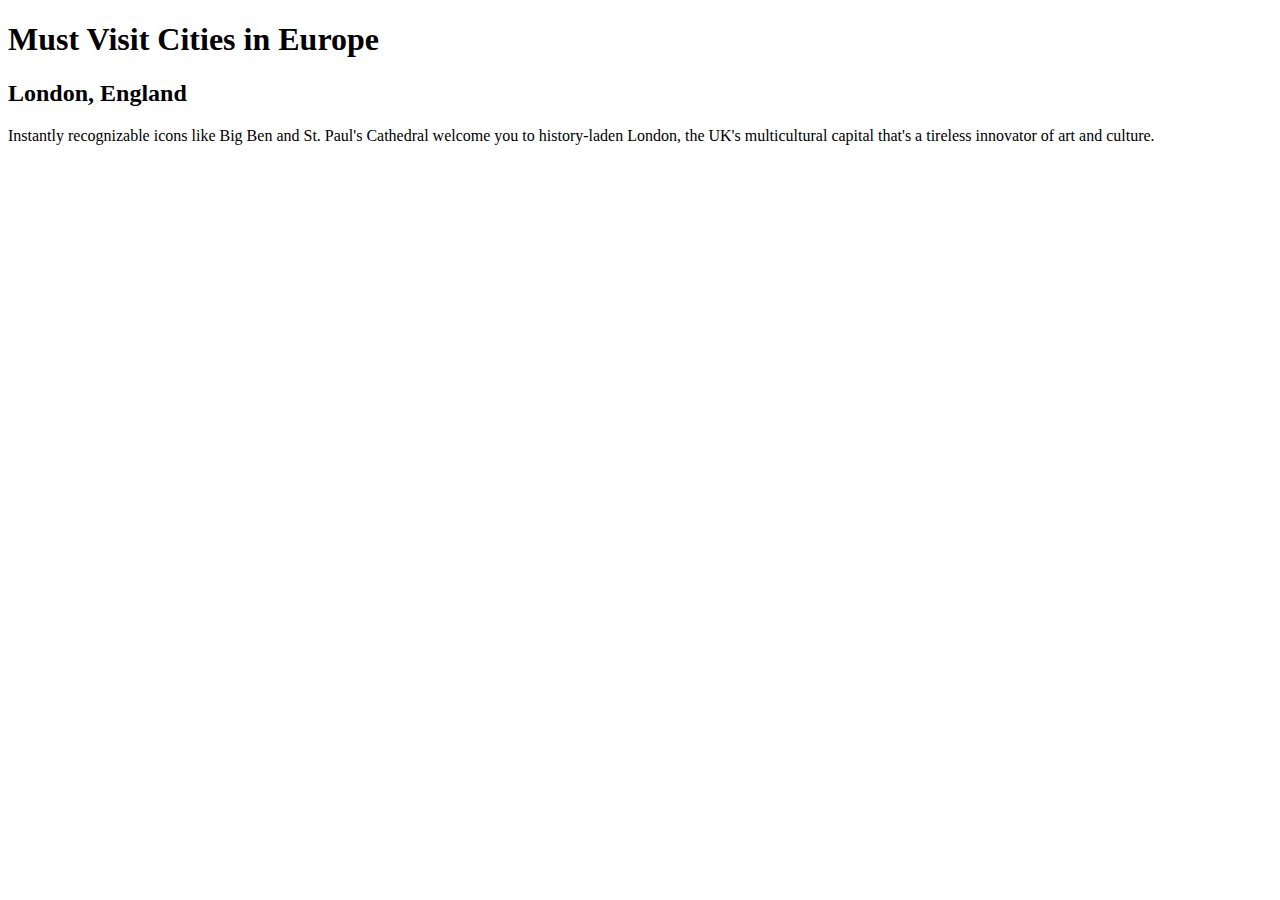
==== index.html @ eaf18874 "Created Index File" ====
<!DOCTYPE html>
<html>
    <head>
        <title>Must Visit Cities in Europe</title>
    </head>
    <body>
        <h1>Must Visit Cities in Europe</h1>
        <section>
            <div>
                <h2>London, England</h2>
                <p>
                    Instantly recognizable icons like Big Ben and St. Paul's Cathedral welcome you to history-laden London, the UK's multicultural capital that's a tireless innovator of art and culture.
                </p>
            </div>
        </section>

    </body>
</html>
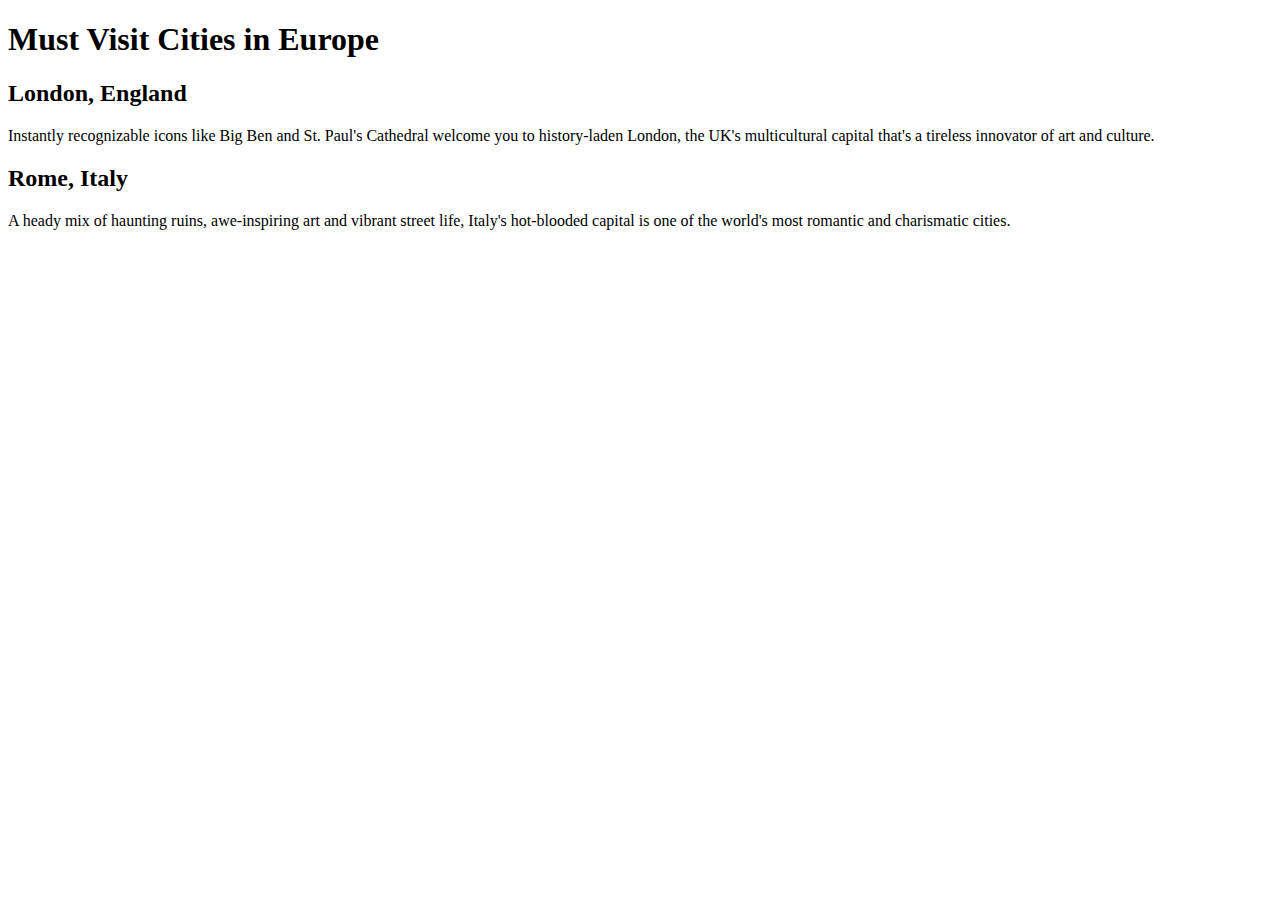
==== commit ea88b061: "Update index.html" ====
--- a/index.html
+++ b/index.html
@@ -12,6 +12,12 @@
                     Instantly recognizable icons like Big Ben and St. Paul's Cathedral welcome you to history-laden London, the UK's multicultural capital that's a tireless innovator of art and culture.
                 </p>
             </div>
+            <div>
+                <h2>Rome, Italy</h2>
+                <p>
+                    A heady mix of haunting ruins, awe-inspiring art and vibrant street life, Italy's hot-blooded capital is one of the world's most romantic and charismatic cities.
+                </p>
+            </div>
         </section>
 
     </body>
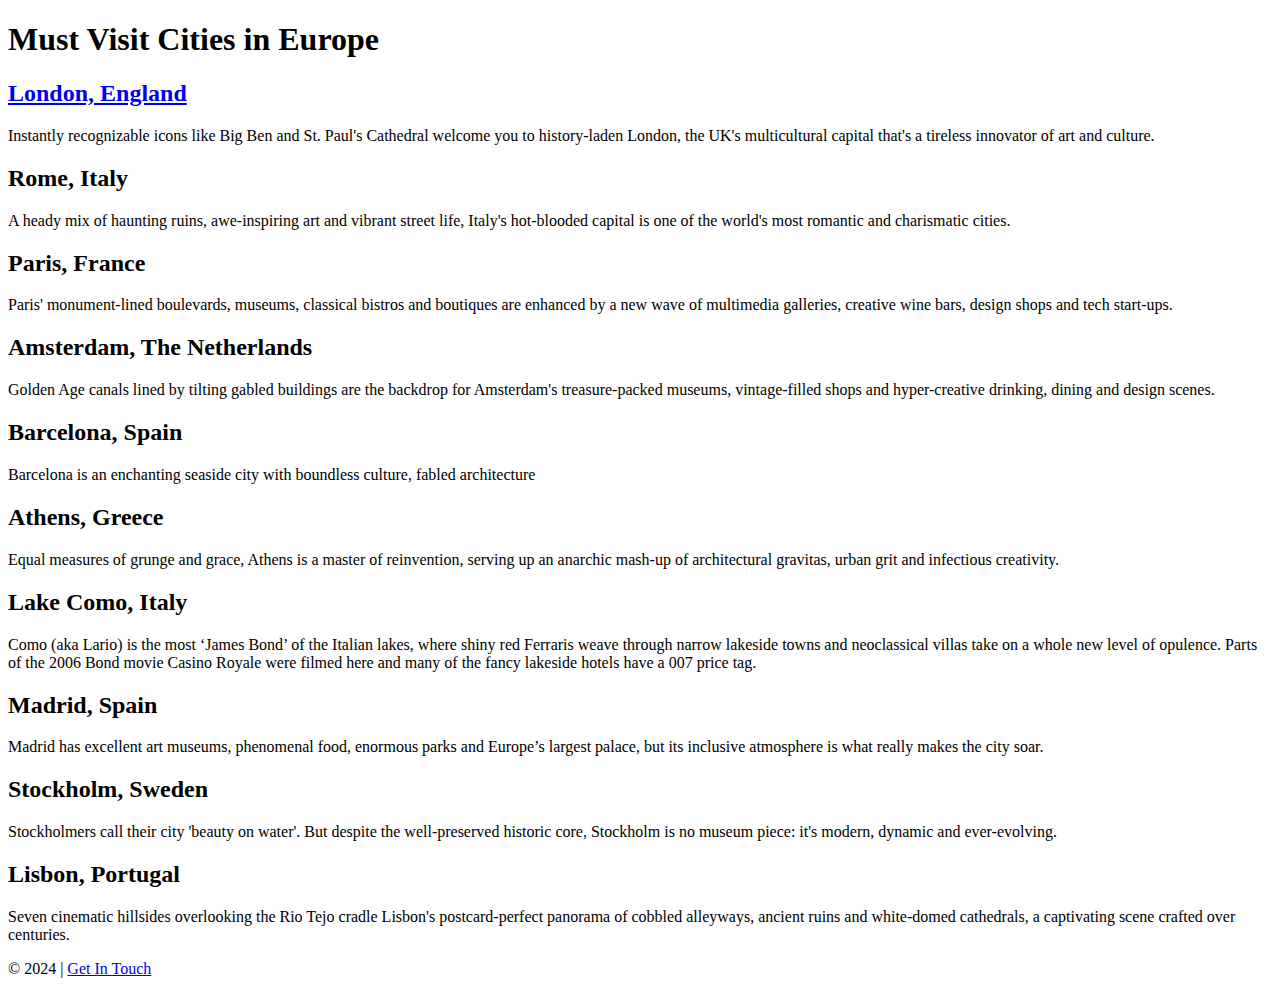
==== commit 1f1f3194: "Finished index and started London Page" ====
--- a/index.html
+++ b/index.html
@@ -7,7 +7,9 @@
         <h1>Must Visit Cities in Europe</h1>
         <section>
             <div>
-                <h2>London, England</h2>
+                <h2>
+                    <a href="London.html">London, England</a>
+                </h2>
                 <p>
                     Instantly recognizable icons like Big Ben and St. Paul's Cathedral welcome you to history-laden London, the UK's multicultural capital that's a tireless innovator of art and culture.
                 </p>
@@ -18,7 +20,50 @@
                     A heady mix of haunting ruins, awe-inspiring art and vibrant street life, Italy's hot-blooded capital is one of the world's most romantic and charismatic cities.
                 </p>
             </div>
+            <div>
+                <h2>Paris, France</h2>
+                <p>
+                    Paris' monument-lined boulevards, museums, classical bistros and boutiques are enhanced by a new wave of multimedia galleries, creative wine bars, design shops and tech start-ups.
+                </p>
+            </div>
+            <div>
+                <h2>Amsterdam, The Netherlands</h2>
+                <p>
+                    Golden Age canals lined by tilting gabled buildings are the backdrop for Amsterdam's treasure-packed museums, vintage-filled shops and hyper-creative drinking, dining and design scenes.          
+            </div>
+            <div>
+                <h2>Barcelona, Spain</h2>
+                <p>
+                    Barcelona is an enchanting seaside city with boundless culture, fabled architecture 
+            </div>
+            <div>
+                <h2>Athens, Greece</h2>
+                <p>
+                    Equal measures of grunge and grace, Athens is a master of reinvention, serving up an anarchic mash-up of architectural gravitas, urban grit and infectious creativity.
+            </div>
+            <div>
+                <h2>Lake Como, Italy</h2>
+                <p>
+                    Como (aka Lario) is the most ‘James Bond’ of the Italian lakes, where shiny red Ferraris weave through narrow lakeside towns and neoclassical villas take on a whole new level of opulence. Parts of the 2006 Bond movie Casino Royale were filmed here and many of the fancy lakeside hotels have a 007 price tag.
+            </div>
+            <div>
+                <h2>Madrid, Spain</h2>
+                <p>
+                    Madrid has excellent art museums, phenomenal food, enormous parks and Europe’s largest palace, but its inclusive atmosphere is what really makes the city soar.
+            </div>
+            <div>
+                <h2>Stockholm, Sweden</h2>
+                <p>
+                    Stockholmers call their city 'beauty on water'. But despite the well-preserved historic core, Stockholm is no museum piece: it's modern, dynamic and ever-evolving.
+            </div>
+            <div>
+                <h2>Lisbon, Portugal</h2>
+                <p>
+                    Seven cinematic hillsides overlooking the Rio Tejo cradle Lisbon's postcard-perfect panorama of cobbled alleyways, ancient ruins and white-domed cathedrals, a captivating scene crafted over centuries.
+            </div>
         </section>
-
+        <footer>
+            <p>© 2024 | <a href="mailto:novak663@umn.edu">Get In Touch</a></p>
+        </footer>
     </body>
 </html>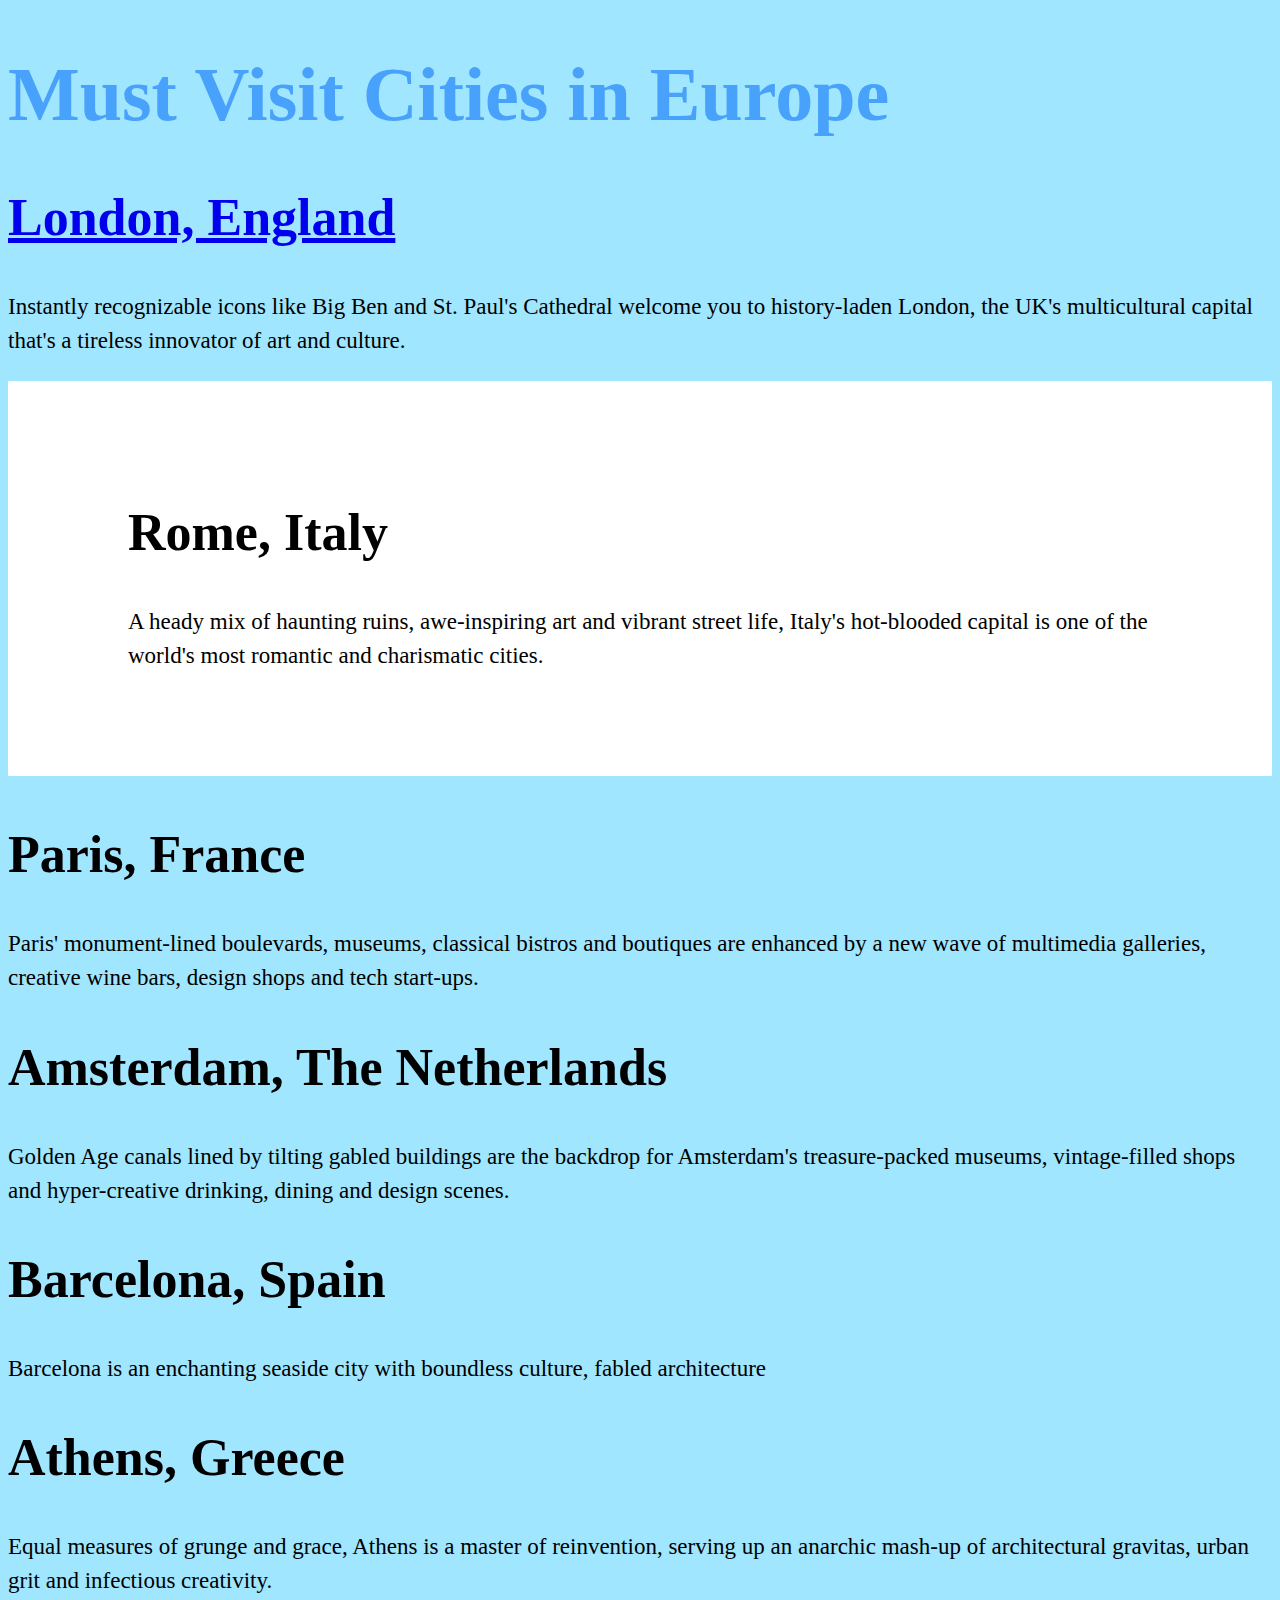
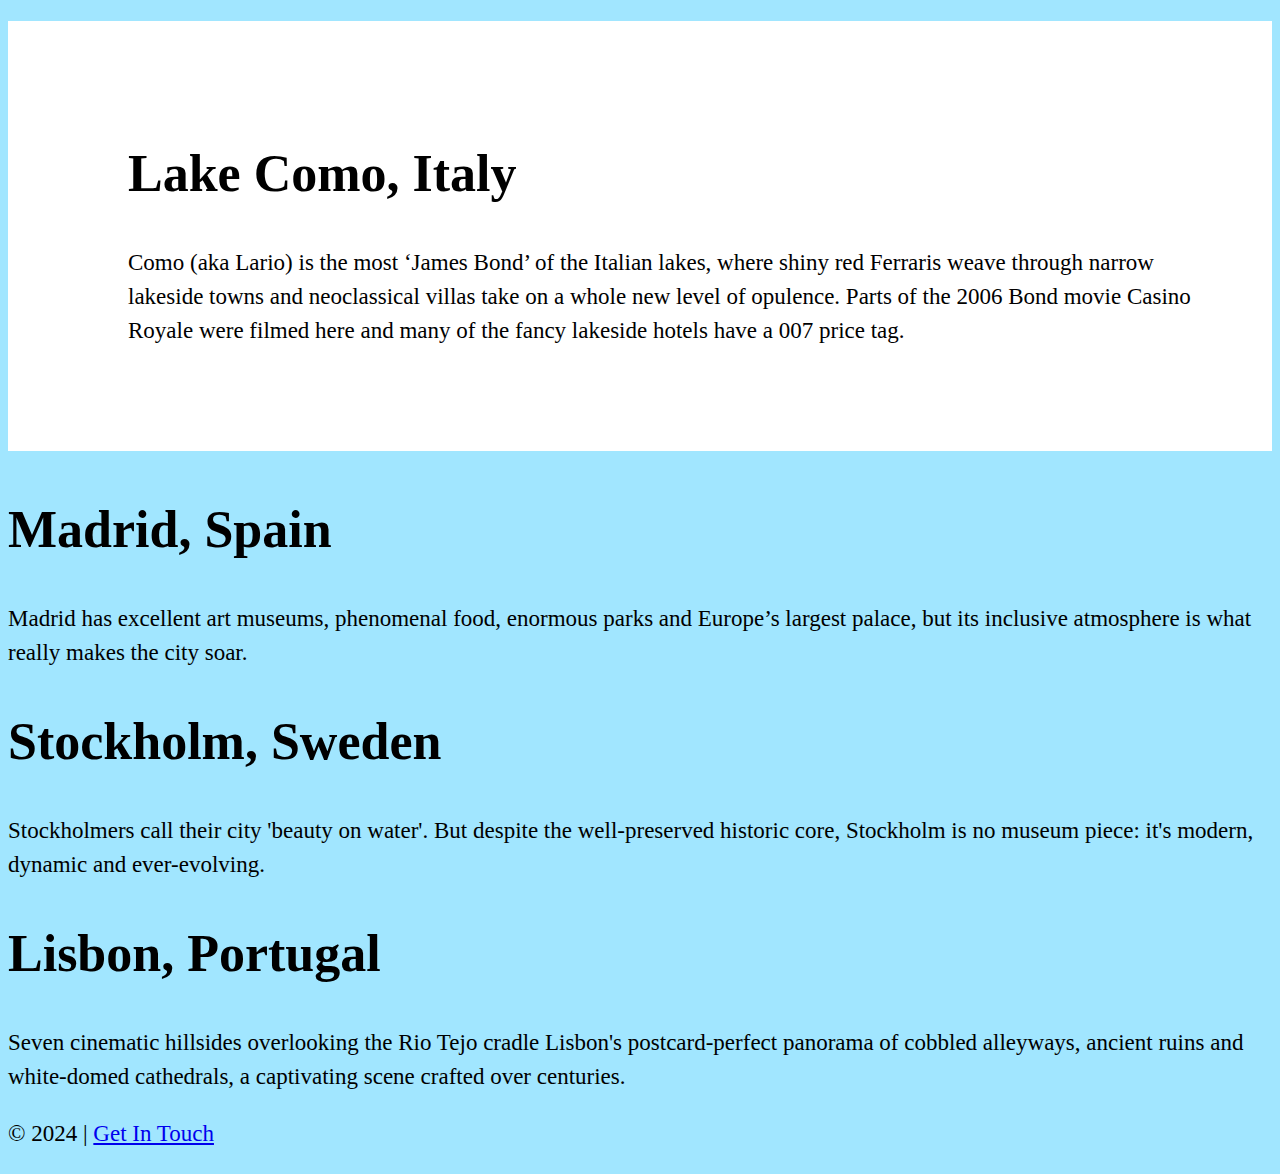
==== commit e8437ad9: "Font and Margins" ====
--- a/index.html
+++ b/index.html
@@ -2,6 +2,7 @@
 <html>
     <head>
         <title>Must Visit Cities in Europe</title>
+        <link rel="stylesheet" href="style.css">
     </head>
     <body>
         <h1>Must Visit Cities in Europe</h1>
@@ -14,7 +15,7 @@
                     Instantly recognizable icons like Big Ben and St. Paul's Cathedral welcome you to history-laden London, the UK's multicultural capital that's a tireless innovator of art and culture.
                 </p>
             </div>
-            <div>
+            <div class="city-wrapper" >
                 <h2>Rome, Italy</h2>
                 <p>
                     A heady mix of haunting ruins, awe-inspiring art and vibrant street life, Italy's hot-blooded capital is one of the world's most romantic and charismatic cities.
@@ -41,7 +42,7 @@
                 <p>
                     Equal measures of grunge and grace, Athens is a master of reinvention, serving up an anarchic mash-up of architectural gravitas, urban grit and infectious creativity.
             </div>
-            <div>
+            <div class="city-wrapper" >
                 <h2>Lake Como, Italy</h2>
                 <p>
                     Como (aka Lario) is the most ‘James Bond’ of the Italian lakes, where shiny red Ferraris weave through narrow lakeside towns and neoclassical villas take on a whole new level of opulence. Parts of the 2006 Bond movie Casino Royale were filmed here and many of the fancy lakeside hotels have a 007 price tag.
--- a/style.css
+++ b/style.css
@@ -0,0 +1,49 @@
+body {
+    background-color: rgb(161, 230, 255);
+    font-family: "Abel", serif;
+    font-weight: 400;
+    font-style: normal;
+.container{
+    max-width: 600px;
+    margin-left:auto;
+    margin-right: auto;
+    }
+}
+
+.w-100{
+    width: 100%
+}
+
+.rubik-mono-one-regular {
+    font-family: "Rubik Mono One", serif;
+    font-weight: 400;
+    font-style: normal;
+  }
+  
+
+p { 
+    font-size: 23px;
+    line-height: 34px;
+}
+    
+    a {
+
+    }
+    
+    h1 {
+        font-size: 76px;
+        color: rgb(72, 162, 252);
+    }
+
+    h2{
+        font-size: 52px;
+        line-height: 58px;
+    }
+
+    .city-wrapper {
+        padding: 80px;
+        padding-left:120px;
+        margin-bottom: 50px;
+        background-color: rgb(255, 255, 255);
+    }
+
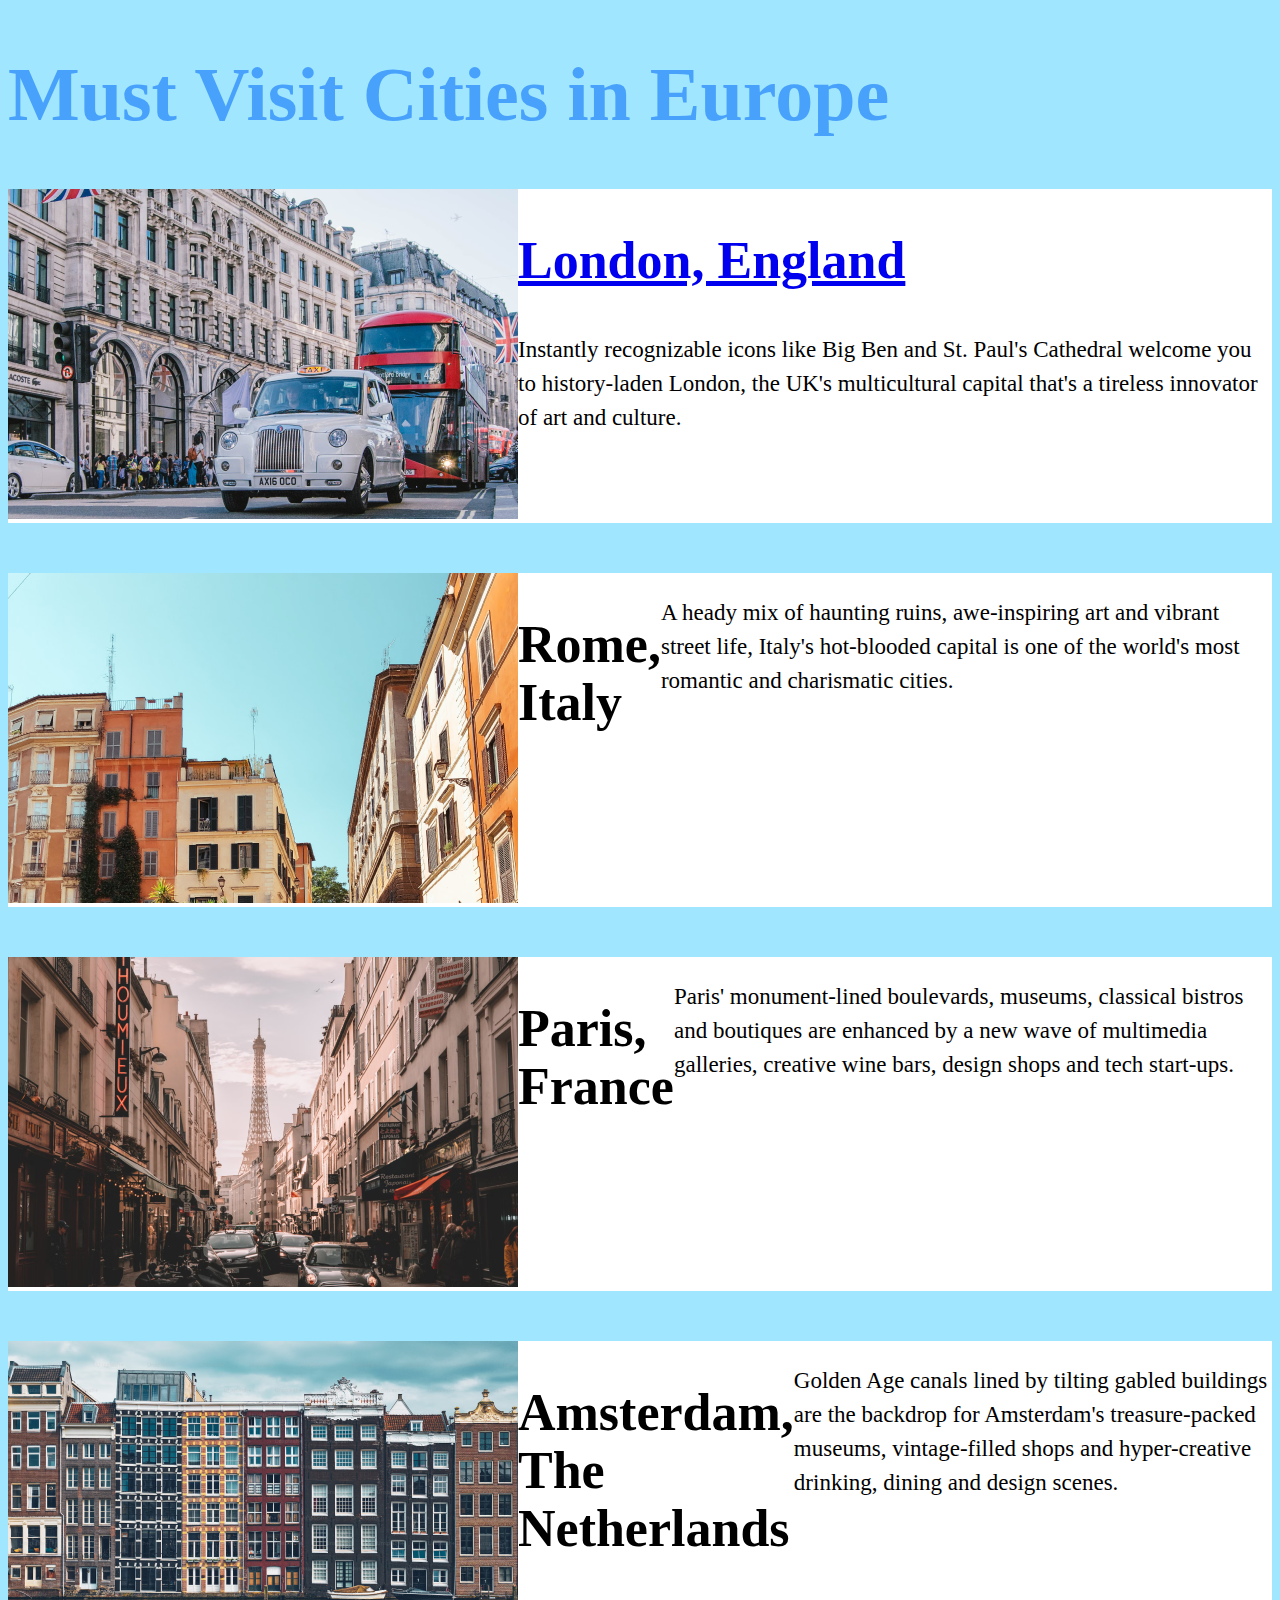
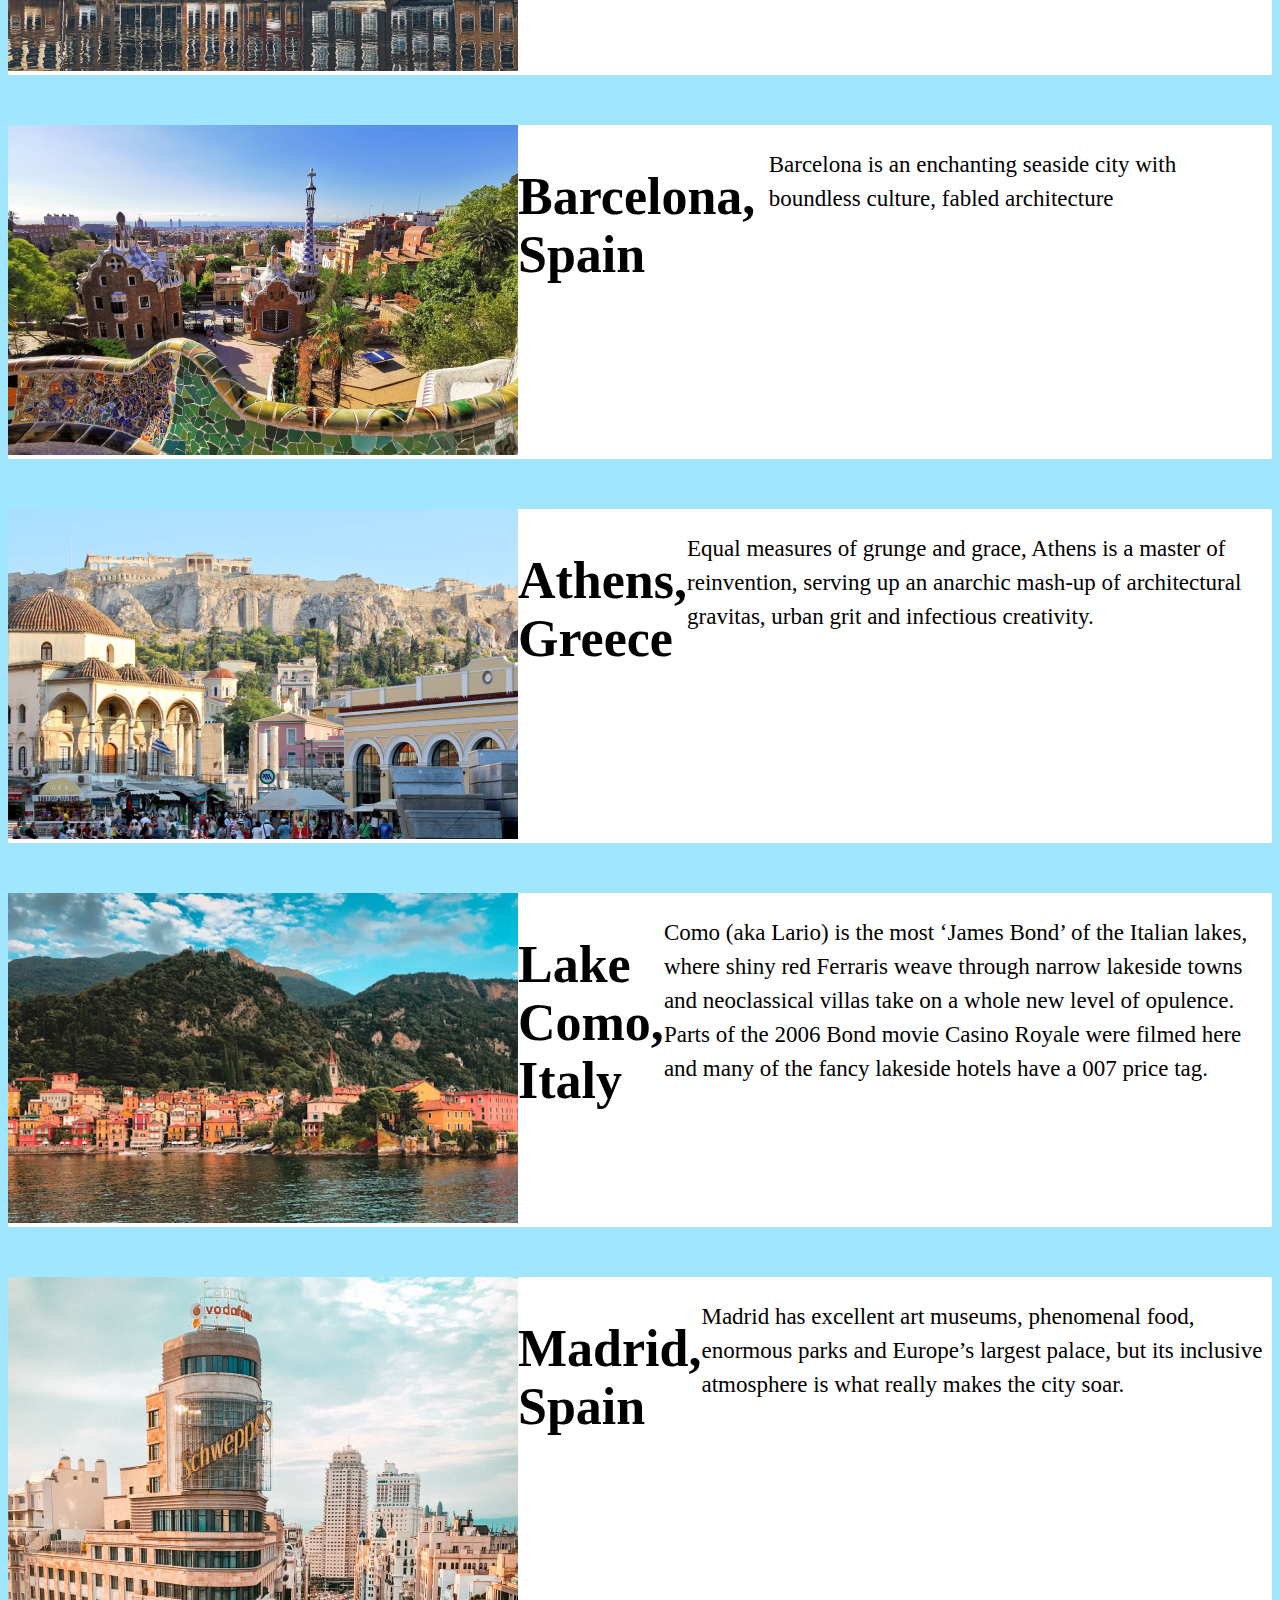
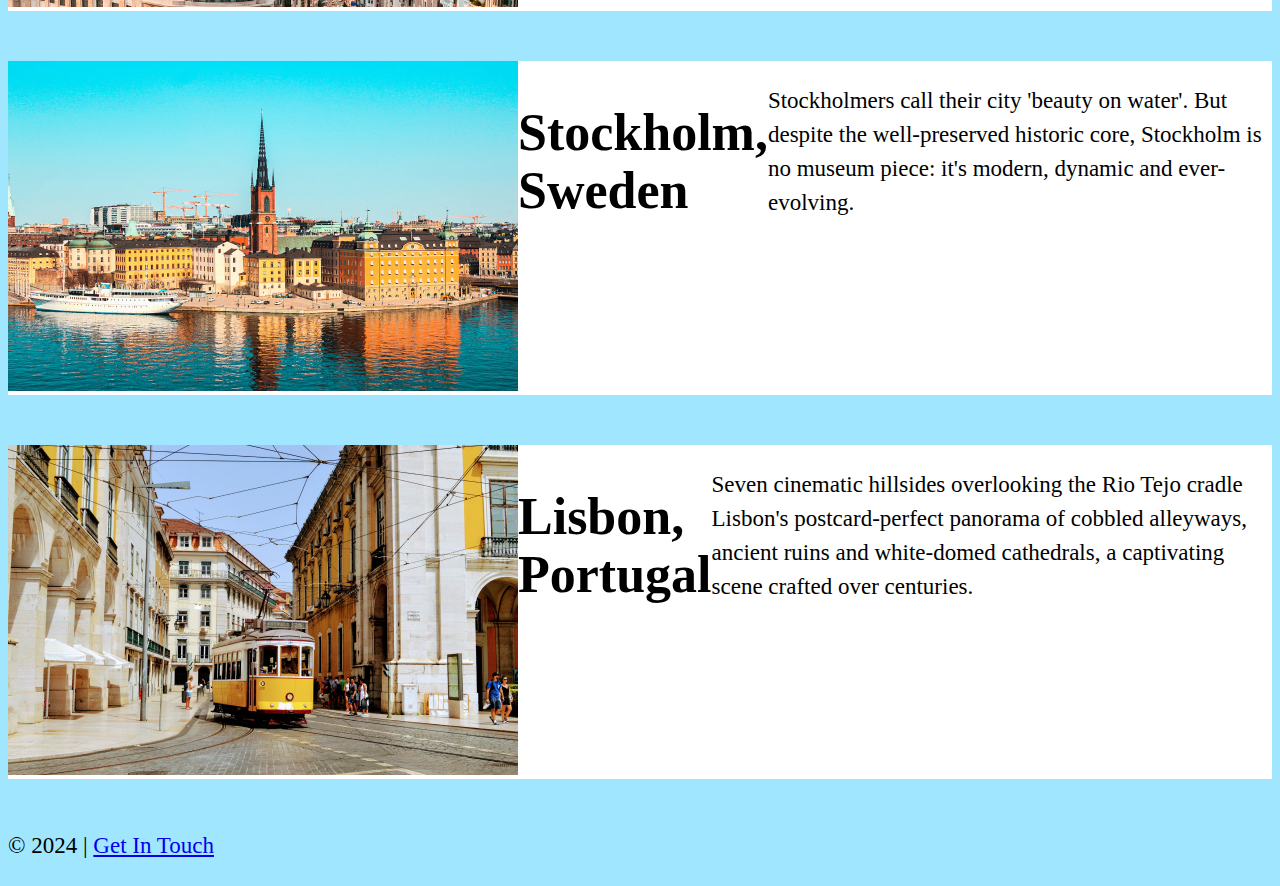
==== commit cc6cc5cf: "Adding Images Into each section 2/11" ====
--- a/index.html
+++ b/index.html
@@ -7,57 +7,89 @@
     <body>
         <h1>Must Visit Cities in Europe</h1>
         <section>
-            <div>
-                <h2>
-                    <a href="London.html">London, England</a>
-                </h2>
-                <p>
-                    Instantly recognizable icons like Big Ben and St. Paul's Cathedral welcome you to history-laden London, the UK's multicultural capital that's a tireless innovator of art and culture.
-                </p>
+            <div class="city-wrapper">
+                <div>
+                    <img src="Homepage Thumbnails/london.png"> 
+                </div>
+                <div class="city-text">
+                    <h2>
+                        <a href="London.html">London, England</a>
+                    </h2>
+                    <p>
+                        Instantly recognizable icons like Big Ben and St. Paul's Cathedral welcome you to history-laden London, the UK's multicultural capital that's a tireless innovator of art and culture.
+                    </p>
+                </div>
             </div>
             <div class="city-wrapper" >
+                <div>
+                    <img src="Homepage Thumbnails/rome.png"> 
+                </div>
                 <h2>Rome, Italy</h2>
                 <p>
                     A heady mix of haunting ruins, awe-inspiring art and vibrant street life, Italy's hot-blooded capital is one of the world's most romantic and charismatic cities.
                 </p>
             </div>
-            <div>
+            <div class="city-wrapper">
+                <div>
+                    <img src="Homepage Thumbnails/paris.png"> 
+                </div>
                 <h2>Paris, France</h2>
                 <p>
                     Paris' monument-lined boulevards, museums, classical bistros and boutiques are enhanced by a new wave of multimedia galleries, creative wine bars, design shops and tech start-ups.
                 </p>
             </div>
-            <div>
+            <div class="city-wrapper">
+                <div>
+                    <img src="Homepage Thumbnails/amsterdam.png"> 
+                </div>
                 <h2>Amsterdam, The Netherlands</h2>
                 <p>
                     Golden Age canals lined by tilting gabled buildings are the backdrop for Amsterdam's treasure-packed museums, vintage-filled shops and hyper-creative drinking, dining and design scenes.          
             </div>
-            <div>
+            <div class="city-wrapper">
+                <div>
+                    <img src="Homepage Thumbnails/barcelona.png"> 
+                </div>
                 <h2>Barcelona, Spain</h2>
                 <p>
                     Barcelona is an enchanting seaside city with boundless culture, fabled architecture 
             </div>
-            <div>
+            <div class="city-wrapper">
+                <div>
+                    <img src="Homepage Thumbnails/athens.png"> 
+                </div>
                 <h2>Athens, Greece</h2>
                 <p>
                     Equal measures of grunge and grace, Athens is a master of reinvention, serving up an anarchic mash-up of architectural gravitas, urban grit and infectious creativity.
             </div>
             <div class="city-wrapper" >
+                <div>
+                    <img src="Homepage Thumbnails/lake-como.png"> 
+                </div>
                 <h2>Lake Como, Italy</h2>
                 <p>
                     Como (aka Lario) is the most ‘James Bond’ of the Italian lakes, where shiny red Ferraris weave through narrow lakeside towns and neoclassical villas take on a whole new level of opulence. Parts of the 2006 Bond movie Casino Royale were filmed here and many of the fancy lakeside hotels have a 007 price tag.
             </div>
-            <div>
+            <div class="city-wrapper">
+                <div>
+                    <img src="Homepage Thumbnails/madrid.png"> 
+                </div>
                 <h2>Madrid, Spain</h2>
                 <p>
                     Madrid has excellent art museums, phenomenal food, enormous parks and Europe’s largest palace, but its inclusive atmosphere is what really makes the city soar.
             </div>
-            <div>
+            <div class="city-wrapper">
+                <div>
+                    <img src="Homepage Thumbnails/stockholm.png"> 
+                </div>
                 <h2>Stockholm, Sweden</h2>
                 <p>
                     Stockholmers call their city 'beauty on water'. But despite the well-preserved historic core, Stockholm is no museum piece: it's modern, dynamic and ever-evolving.
             </div>
-            <div>
+            <div class="city-wrapper">
+                <div>
+                    <img src="Homepage Thumbnails/lisbon.png"> 
+                </div>
                 <h2>Lisbon, Portugal</h2>
                 <p>
                     Seven cinematic hillsides overlooking the Rio Tejo cradle Lisbon's postcard-perfect panorama of cobbled alleyways, ancient ruins and white-domed cathedrals, a captivating scene crafted over centuries.
--- a/style.css
+++ b/style.css
@@ -41,9 +41,10 @@
     }
 
     .city-wrapper {
-        padding: 80px;
-        padding-left:120px;
         margin-bottom: 50px;
+        display: flex;
+        flex-direction: row;
         background-color: rgb(255, 255, 255);
+
     }
 
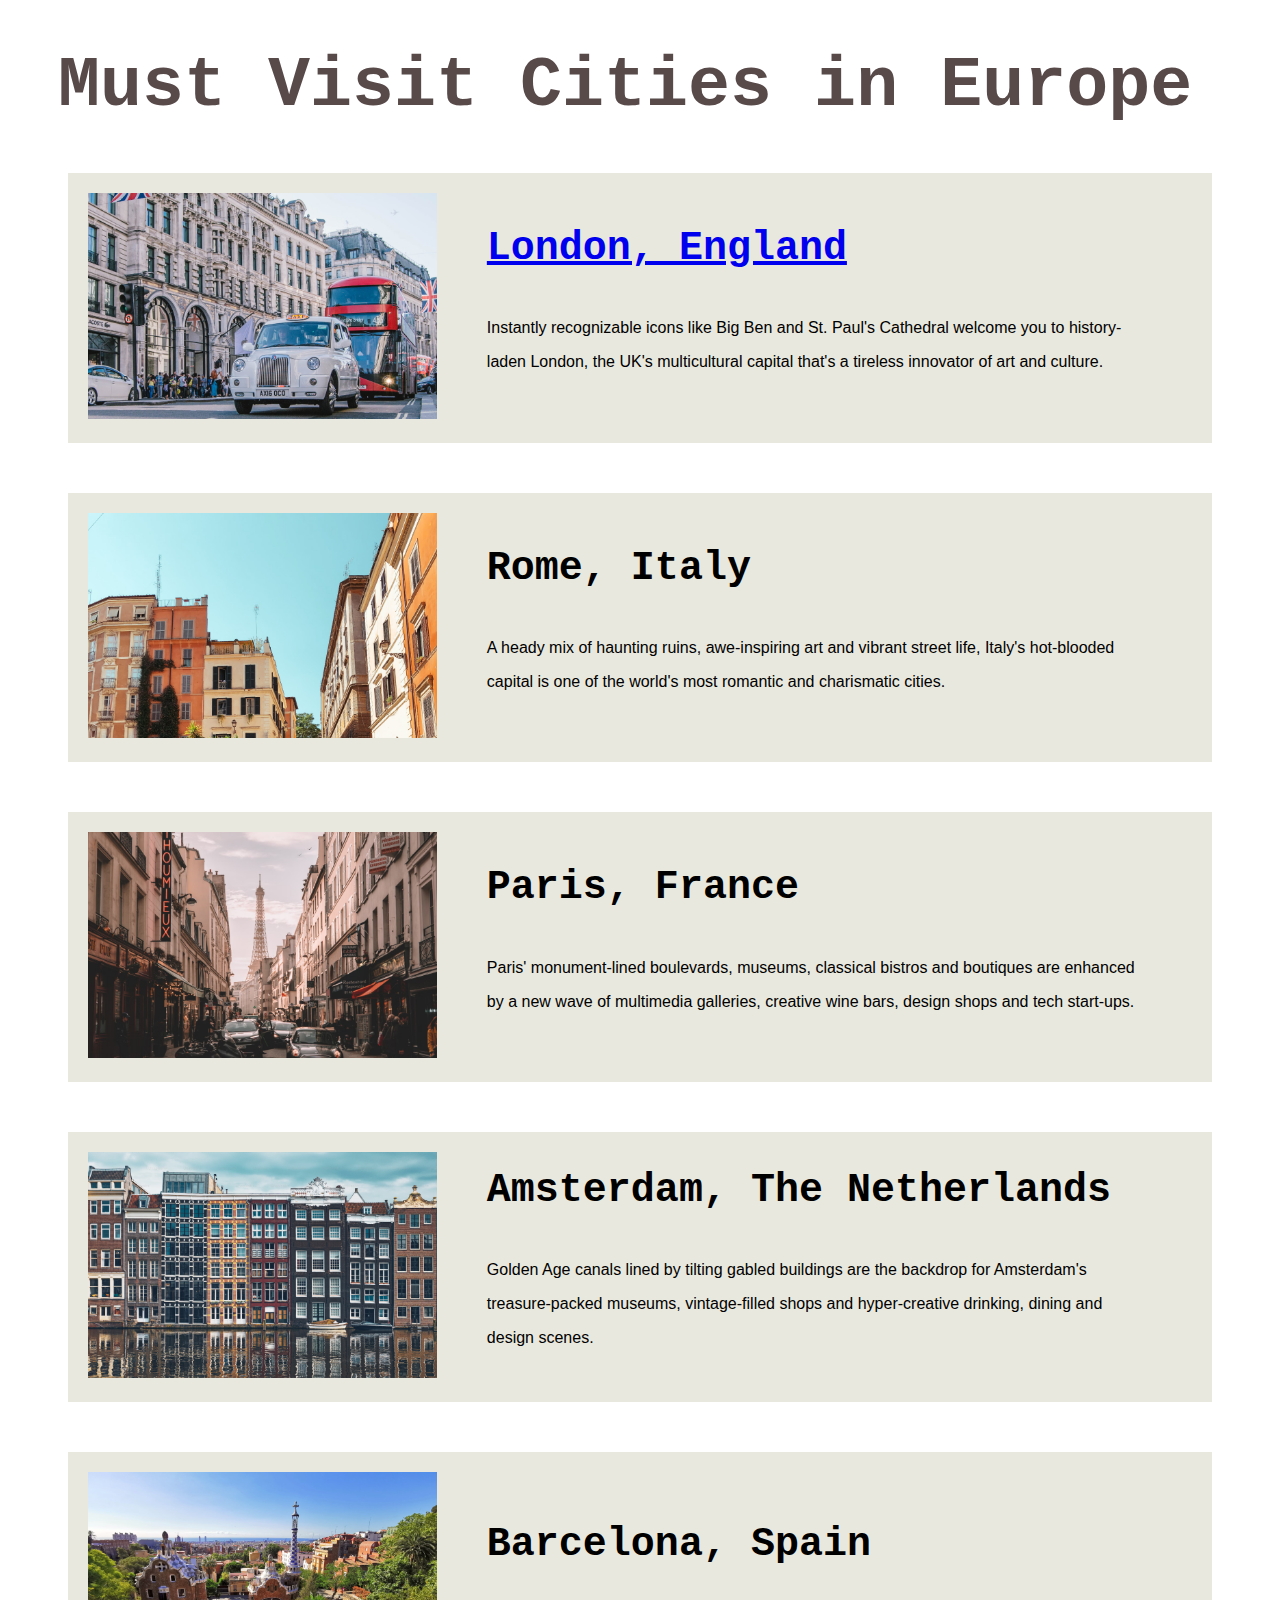
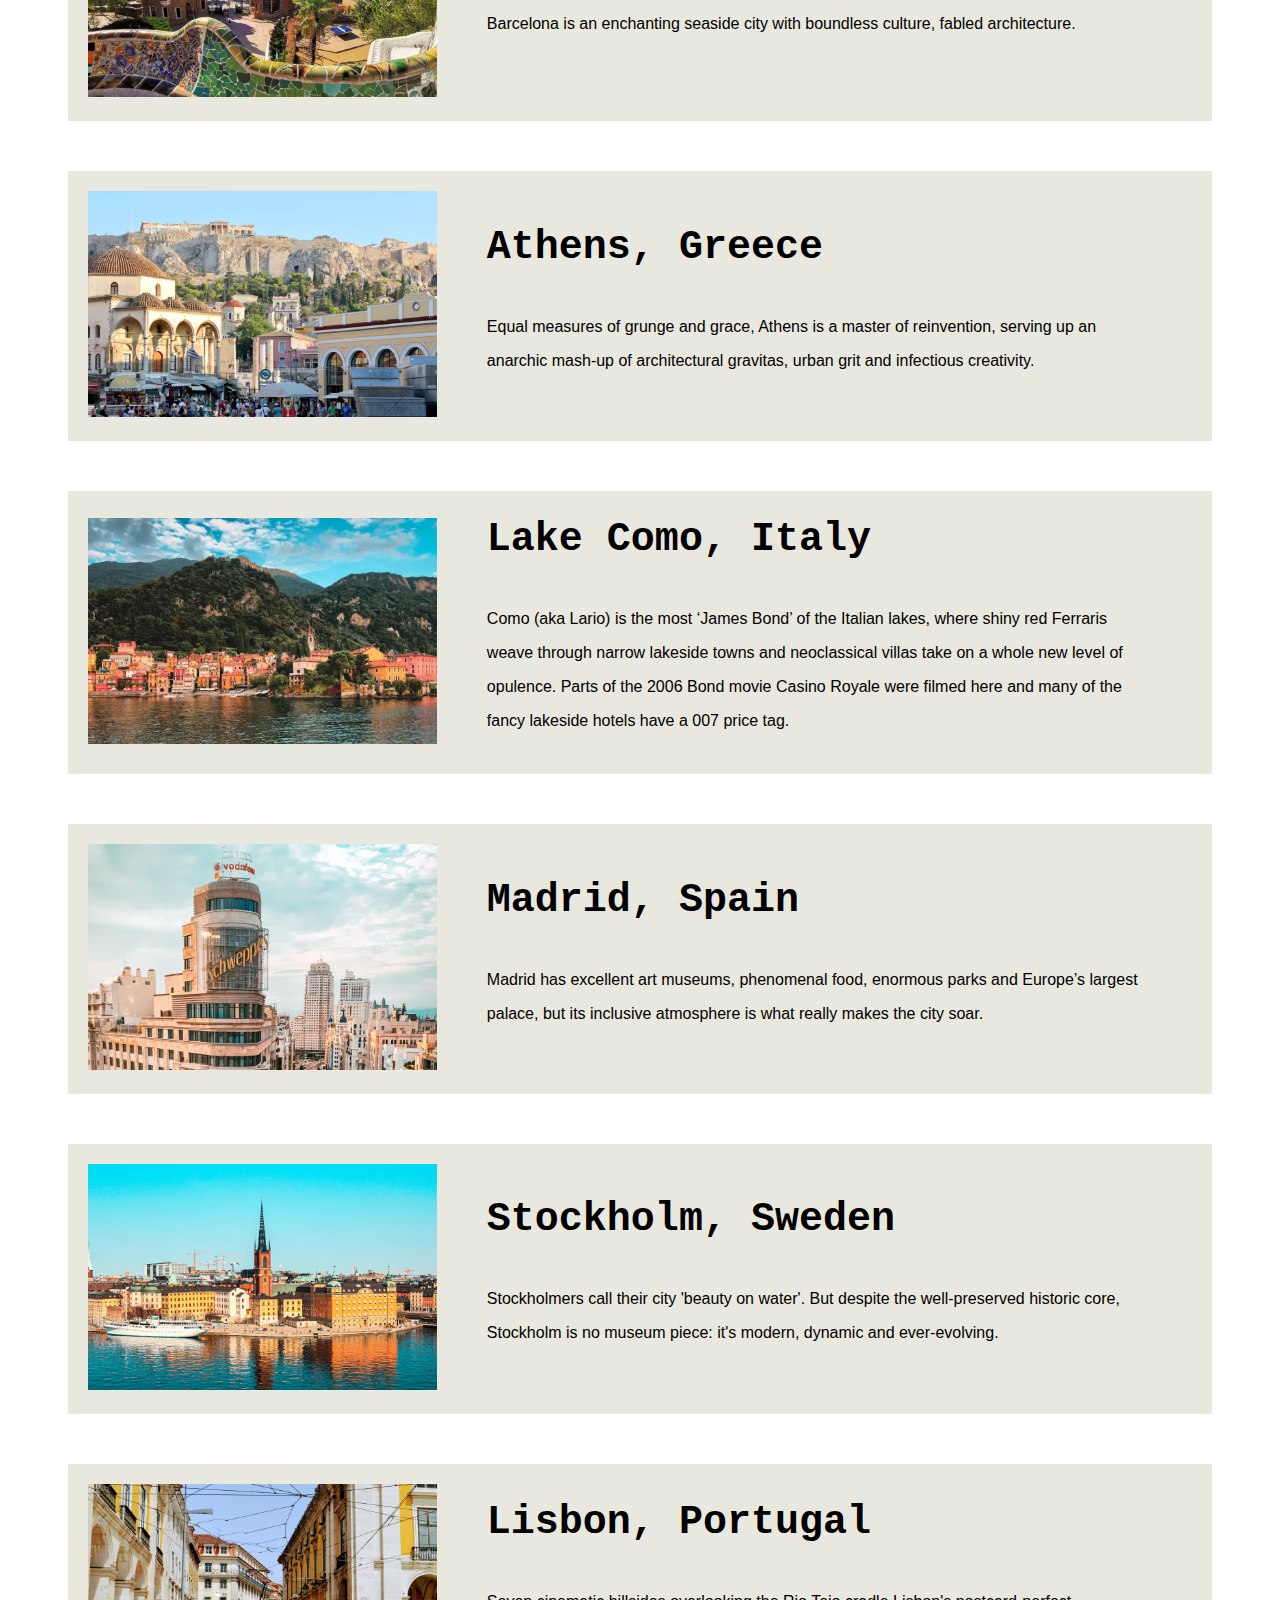
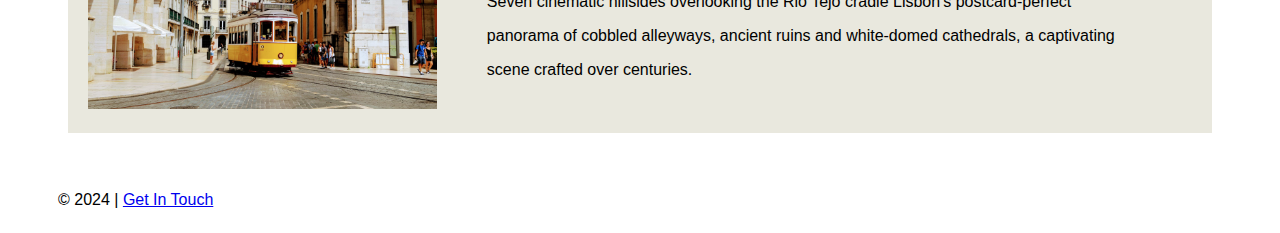
==== commit e47f582d: "Tweaked Home page" ====
--- a/index.html
+++ b/index.html
@@ -5,11 +5,11 @@
         <link rel="stylesheet" href="style.css">
     </head>
     <body>
-        <h1>Must Visit Cities in Europe</h1>
+        <h1> Must Visit Cities in Europe </h1>
         <section>
             <div class="city-wrapper">
                 <div>
-                    <img src="Homepage Thumbnails/london.png"> 
+                    <img src="Homepage Thumbnails/london.png" class="w-100"> 
                 </div>
                 <div class="city-text">
                     <h2>
@@ -20,79 +20,113 @@
                     </p>
                 </div>
             </div>
-            <div class="city-wrapper" >
+            <div class="city-wrapper">
                 <div>
-                    <img src="Homepage Thumbnails/rome.png"> 
+                    <img src="Homepage Thumbnails/rome.png" class="w-100"> 
                 </div>
-                <h2>Rome, Italy</h2>
-                <p>
-                    A heady mix of haunting ruins, awe-inspiring art and vibrant street life, Italy's hot-blooded capital is one of the world's most romantic and charismatic cities.
-                </p>
+                <div class="city-text">
+                    <h2> Rome, Italy
+                    </h2>
+                    <p>
+                        A heady mix of haunting ruins, awe-inspiring art and vibrant street life, Italy's hot-blooded capital is one of the world's most romantic and charismatic cities.
+                    </p>
+                </div>
             </div>
             <div class="city-wrapper">
                 <div>
-                    <img src="Homepage Thumbnails/paris.png"> 
+                    <img src="Homepage Thumbnails/paris.png" class="w-100"> 
                 </div>
-                <h2>Paris, France</h2>
-                <p>
-                    Paris' monument-lined boulevards, museums, classical bistros and boutiques are enhanced by a new wave of multimedia galleries, creative wine bars, design shops and tech start-ups.
-                </p>
+                <div class="city-text">
+                    <h2> Paris, France
+                    </h2>
+                    <p>
+                        Paris' monument-lined boulevards, museums, classical bistros and boutiques are enhanced by a new wave of multimedia galleries, creative wine bars, design shops and tech start-ups.
+                    </p>
+                </div>
             </div>
             <div class="city-wrapper">
                 <div>
-                    <img src="Homepage Thumbnails/amsterdam.png"> 
+                    <img src="Homepage Thumbnails/amsterdam.png" class="w-100"> 
                 </div>
-                <h2>Amsterdam, The Netherlands</h2>
-                <p>
-                    Golden Age canals lined by tilting gabled buildings are the backdrop for Amsterdam's treasure-packed museums, vintage-filled shops and hyper-creative drinking, dining and design scenes.          
+                <div class="city-text">
+                    <h2> Amsterdam, The Netherlands
+                    </h2>
+                    <p>
+                        Golden Age canals lined by tilting gabled buildings are the backdrop for Amsterdam's treasure-packed museums, vintage-filled shops and hyper-creative drinking, dining and design scenes.    
+                    </p>
+                </div>
             </div>
             <div class="city-wrapper">
                 <div>
-                    <img src="Homepage Thumbnails/barcelona.png"> 
+                    <img src="Homepage Thumbnails/barcelona.png" class="w-100"> 
                 </div>
-                <h2>Barcelona, Spain</h2>
-                <p>
-                    Barcelona is an enchanting seaside city with boundless culture, fabled architecture 
+                <div class="city-text">
+                    <h2> Barcelona, Spain
+                    </h2>
+                    <p>
+                        Barcelona is an enchanting seaside city with boundless culture, fabled architecture. 
+                    </p>
+                </div>
             </div>
             <div class="city-wrapper">
                 <div>
-                    <img src="Homepage Thumbnails/athens.png"> 
+                    <img src="Homepage Thumbnails/athens.png" class="w-100"> 
                 </div>
-                <h2>Athens, Greece</h2>
-                <p>
-                    Equal measures of grunge and grace, Athens is a master of reinvention, serving up an anarchic mash-up of architectural gravitas, urban grit and infectious creativity.
-            </div>
-            <div class="city-wrapper" >
-                <div>
-                    <img src="Homepage Thumbnails/lake-como.png"> 
+                <div class="city-text">
+                    <h2> Athens, Greece
+                    </h2>
+                    <p>
+                        Equal measures of grunge and grace, Athens is a master of reinvention, serving up an anarchic mash-up of architectural gravitas, urban grit and infectious creativity. 
+                    </p>
                 </div>
-                <h2>Lake Como, Italy</h2>
-                <p>
-                    Como (aka Lario) is the most ‘James Bond’ of the Italian lakes, where shiny red Ferraris weave through narrow lakeside towns and neoclassical villas take on a whole new level of opulence. Parts of the 2006 Bond movie Casino Royale were filmed here and many of the fancy lakeside hotels have a 007 price tag.
             </div>
             <div class="city-wrapper">
                 <div>
-                    <img src="Homepage Thumbnails/madrid.png"> 
+                    <img src="Homepage Thumbnails/lake-como.png" class="w-100"> 
                 </div>
-                <h2>Madrid, Spain</h2>
-                <p>
-                    Madrid has excellent art museums, phenomenal food, enormous parks and Europe’s largest palace, but its inclusive atmosphere is what really makes the city soar.
+                <div class="city-text">
+                    <h2> Lake Como, Italy
+                    </h2>
+                    <p>
+                        Como (aka Lario) is the most ‘James Bond’ of the Italian lakes, where shiny red Ferraris weave through narrow lakeside towns and neoclassical villas take on a whole new level of opulence. Parts of the 2006 Bond movie Casino Royale were filmed here and many of the fancy lakeside hotels have a 007 price tag.
+                    </p>
+                </div>
             </div>
             <div class="city-wrapper">
                 <div>
-                    <img src="Homepage Thumbnails/stockholm.png"> 
+                    <img src="Homepage Thumbnails/madrid.png" class="w-100"> 
                 </div>
-                <h2>Stockholm, Sweden</h2>
-                <p>
-                    Stockholmers call their city 'beauty on water'. But despite the well-preserved historic core, Stockholm is no museum piece: it's modern, dynamic and ever-evolving.
+                <div class="city-text">
+                    <h2> Madrid, Spain
+                    </h2>
+                    <p>
+                        Madrid has excellent art museums, phenomenal food, enormous parks and Europe’s largest palace, but its inclusive atmosphere is what really makes the city soar.
+                    </p>
+                </div>
             </div>
             <div class="city-wrapper">
                 <div>
-                    <img src="Homepage Thumbnails/lisbon.png"> 
+                    <img src="Homepage Thumbnails/stockholm.png" class="w-100"> 
                 </div>
-                <h2>Lisbon, Portugal</h2>
-                <p>
-                    Seven cinematic hillsides overlooking the Rio Tejo cradle Lisbon's postcard-perfect panorama of cobbled alleyways, ancient ruins and white-domed cathedrals, a captivating scene crafted over centuries.
+                <div class="city-text">
+                    <h2> Stockholm, Sweden
+                    </h2>
+                    <p>
+                        Stockholmers call their city 'beauty on water'. But despite the well-preserved historic core, Stockholm is no museum piece: it's modern, dynamic and ever-evolving.
+                    </p>
+                </div>
+            </div>
+            <div class="city-wrapper">
+                <div>
+                    <img src="Homepage Thumbnails/lisbon.png" class="w-100"> 
+                </div>
+                <div class="city-text">
+                    <h2> Lisbon, Portugal
+                    </h2>
+                    <p>
+                        Seven cinematic hillsides overlooking the Rio Tejo cradle Lisbon's postcard-perfect panorama of cobbled alleyways, ancient ruins and white-domed cathedrals, a captivating scene crafted over centuries.
+                    </p>
+                </div>
             </div>
         </section>
         <footer>
--- a/style.css
+++ b/style.css
@@ -1,10 +1,10 @@
 body {
-    background-color: rgb(161, 230, 255);
+    background-color: rgb(255, 255, 255);
     font-family: "Abel", serif;
     font-weight: 400;
     font-style: normal;
 .container{
-    max-width: 600px;
+    max-width: 1200px;
     margin-left:auto;
     margin-right: auto;
     }
@@ -14,16 +14,12 @@
     width: 100%
 }
 
-.rubik-mono-one-regular {
-    font-family: "Rubik Mono One", serif;
-    font-weight: 400;
-    font-style: normal;
-  }
-  
-
 p { 
-    font-size: 23px;
+    font-family: Arial, Helvetica, sans-serif;
+    font-size: 16px;
     line-height: 34px;
+    margin-left: 50px;
+    margin-right: 50px;
 }
     
     a {
@@ -31,20 +27,36 @@
     }
     
     h1 {
-        font-size: 76px;
-        color: rgb(72, 162, 252);
+        font-family:'Courier New', Courier, monospace;
+        font-size: 70px;
+        color: rgb(89, 74, 74);
+        margin-left: 50px;
     }
 
     h2{
-        font-size: 52px;
+        font-family:'Courier New', Courier, monospace;
+        margin-top: 0;
+        margin-left: 50px;
+        margin-right: 50px;
+        font-size: 40px;
         line-height: 58px;
     }
 
+
     .city-wrapper {
+        padding: 20px;
         margin-bottom: 50px;
+        margin-left: 60px;
+        margin-right: 60px;
         display: flex;
         flex-direction: row;
-        background-color: rgb(255, 255, 255);
+        align-items: center;
+        background-color: #e9e8de;
 
     }
 
+    .city-text {
+        width: 100%
+    }
+
+
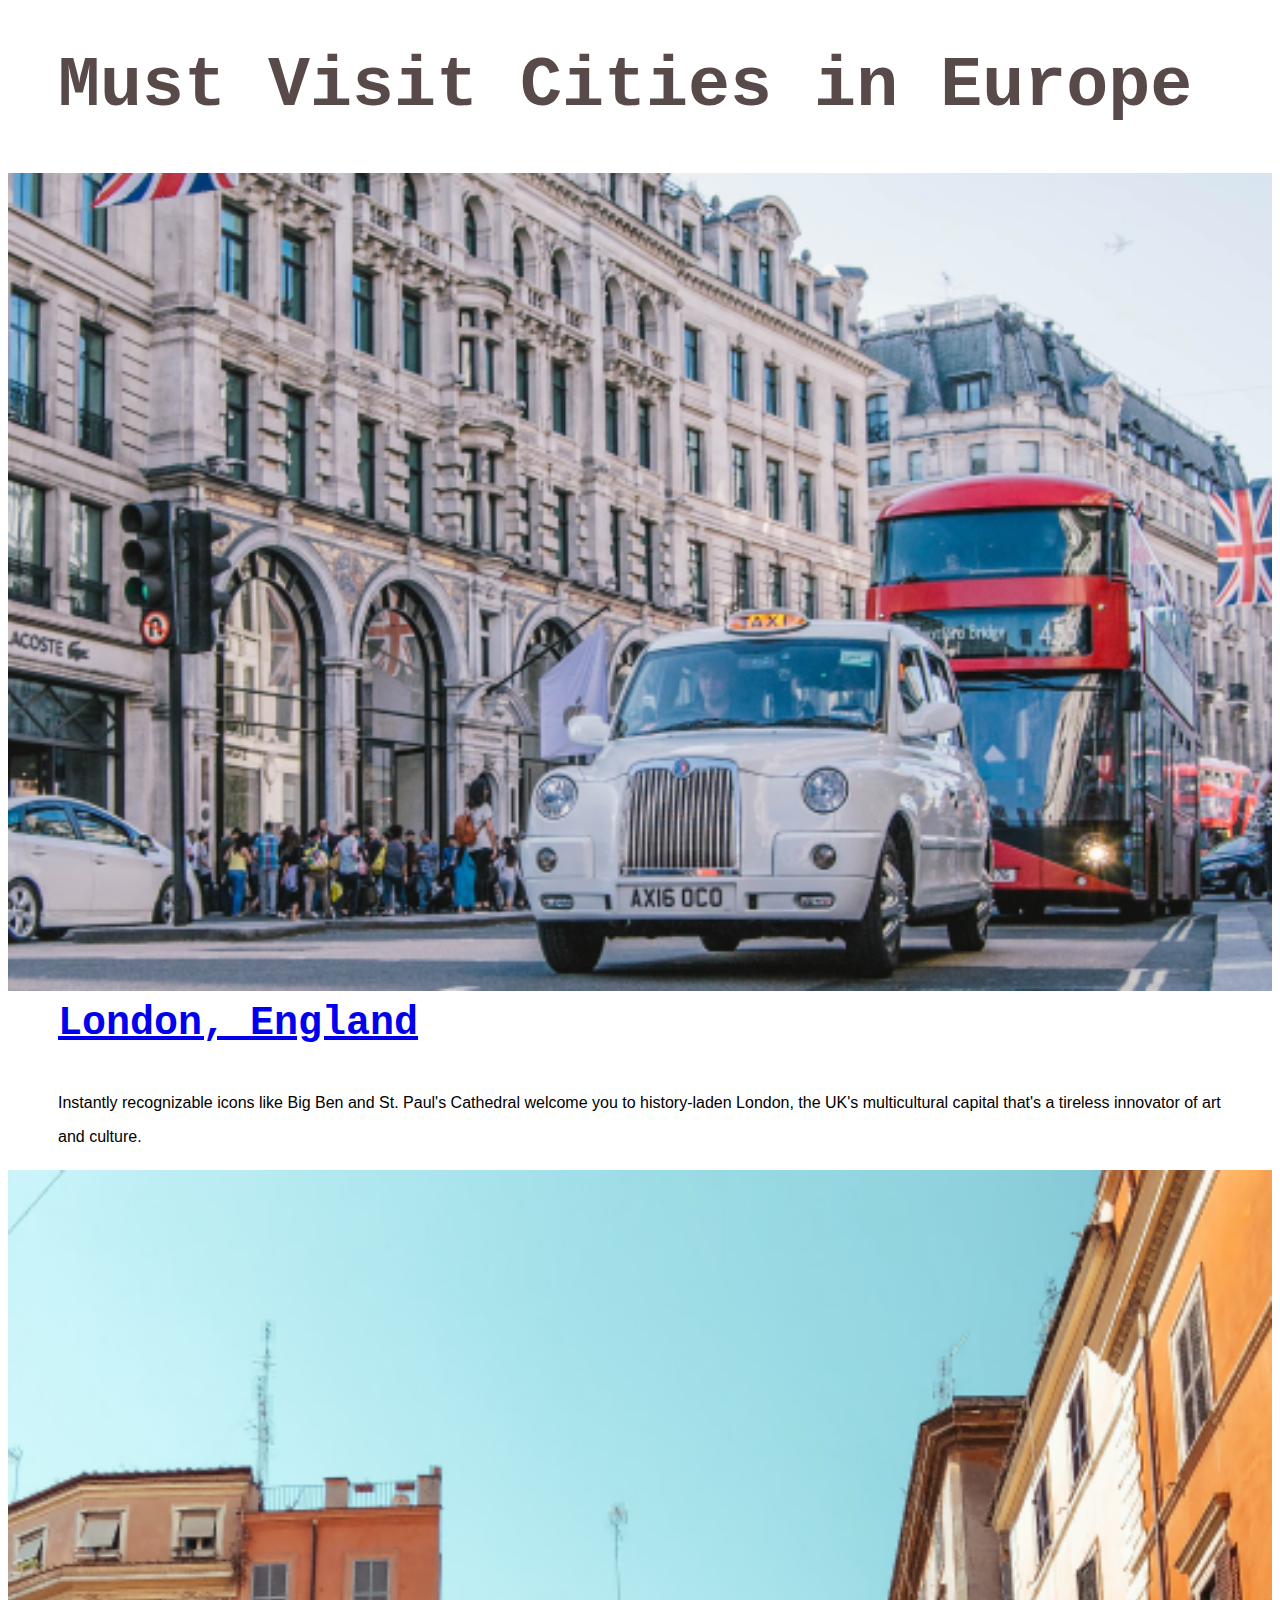
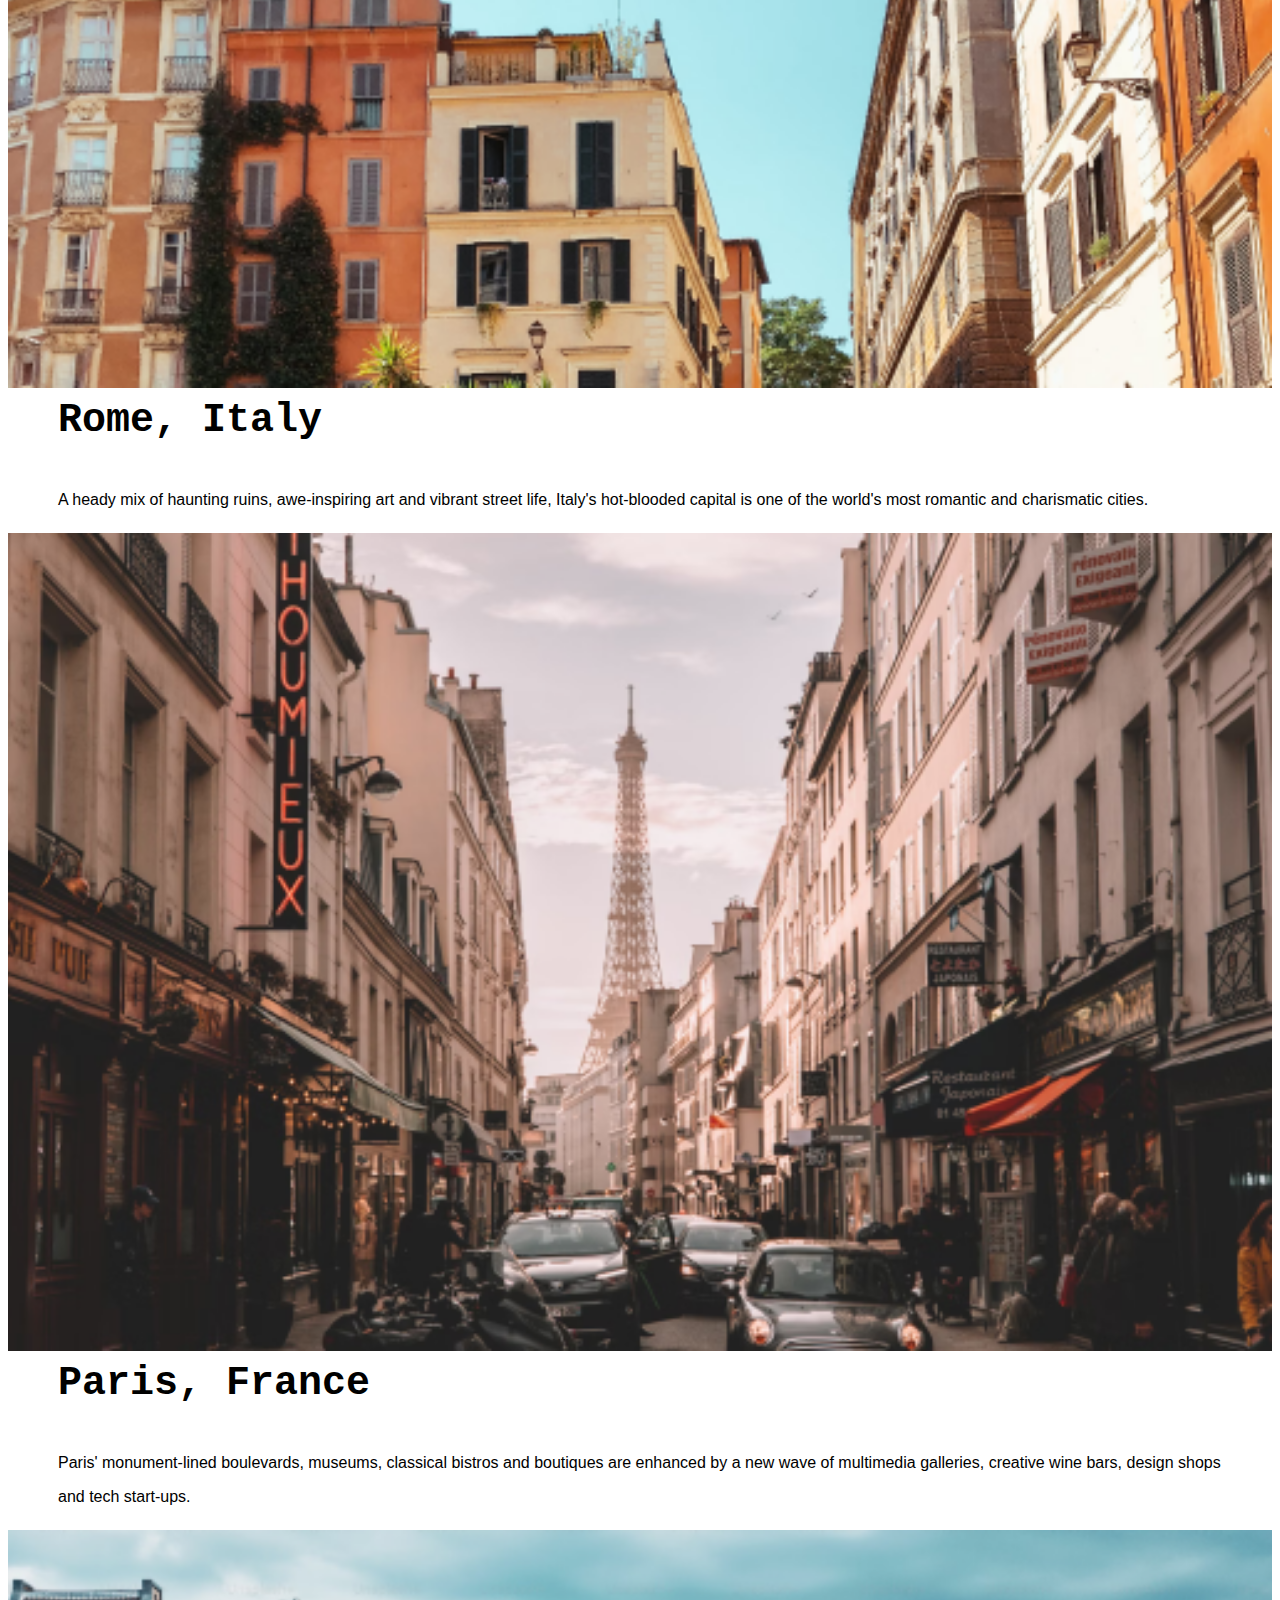
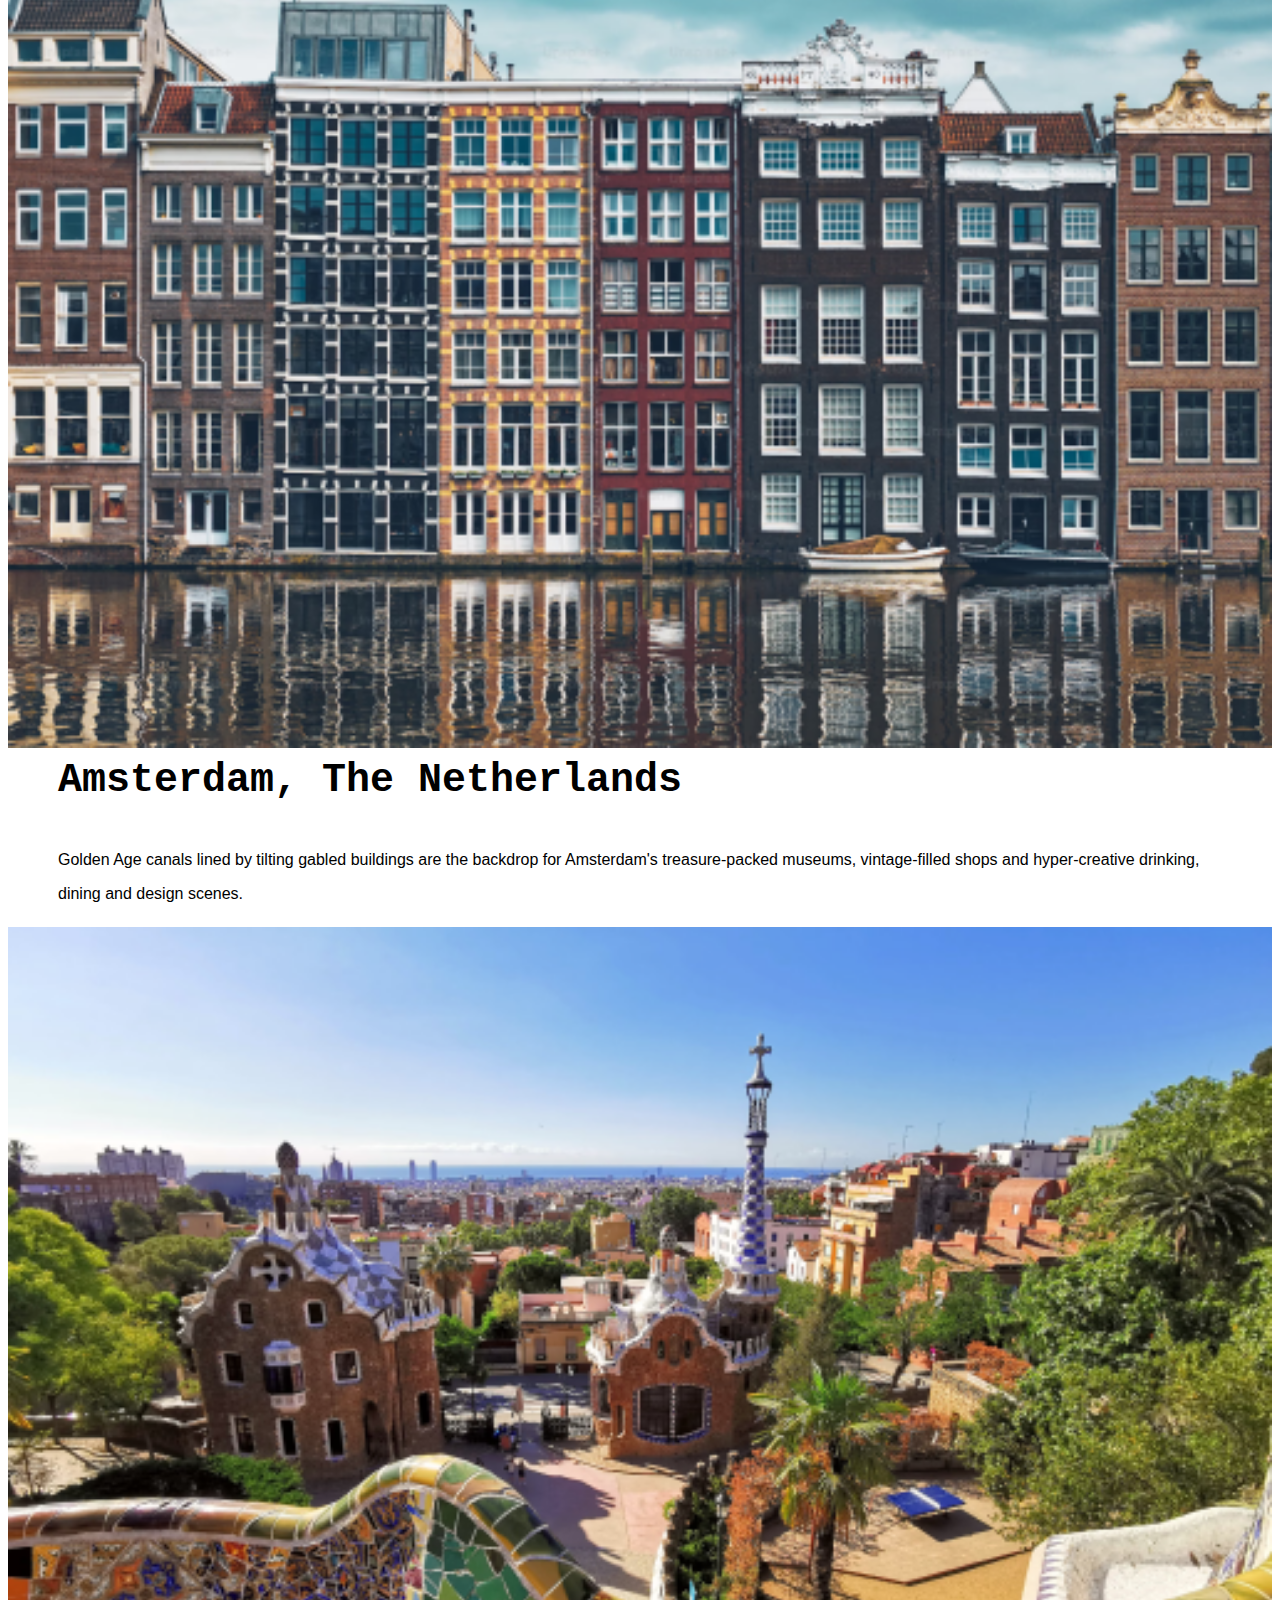
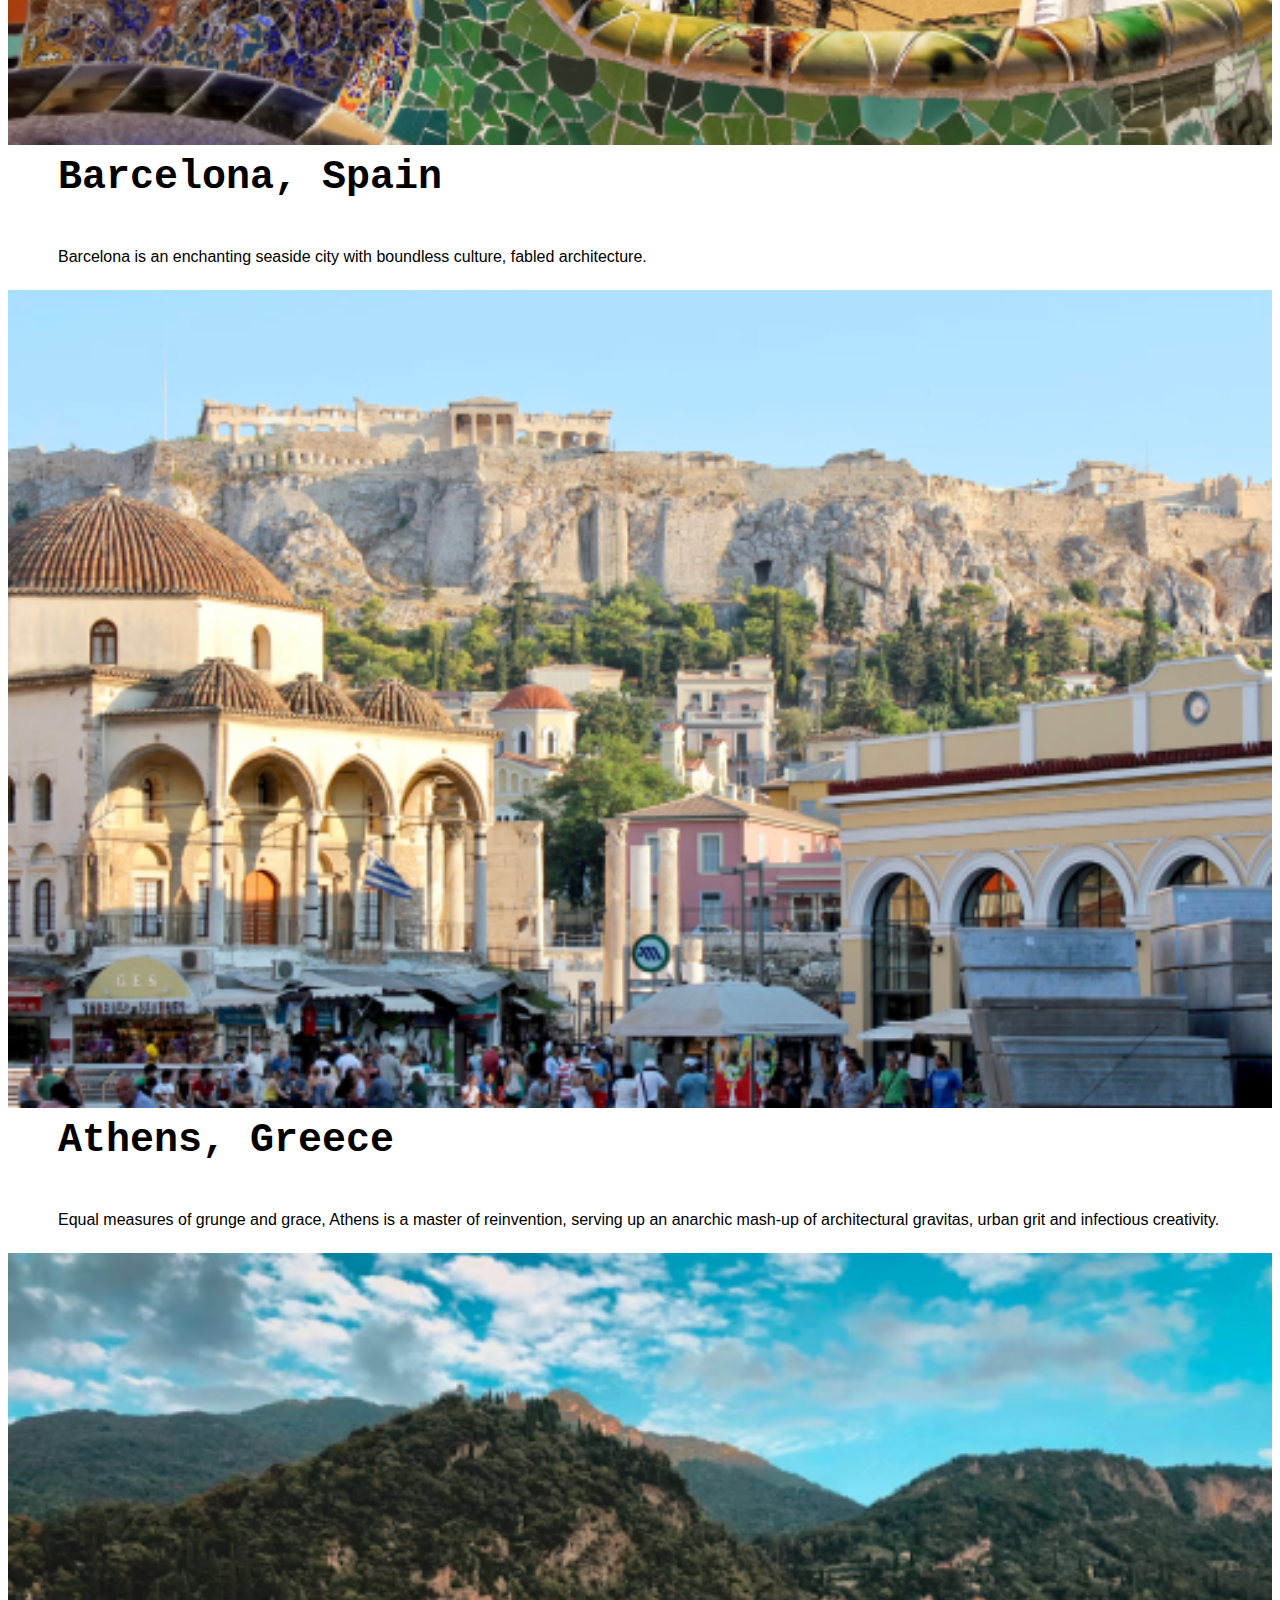
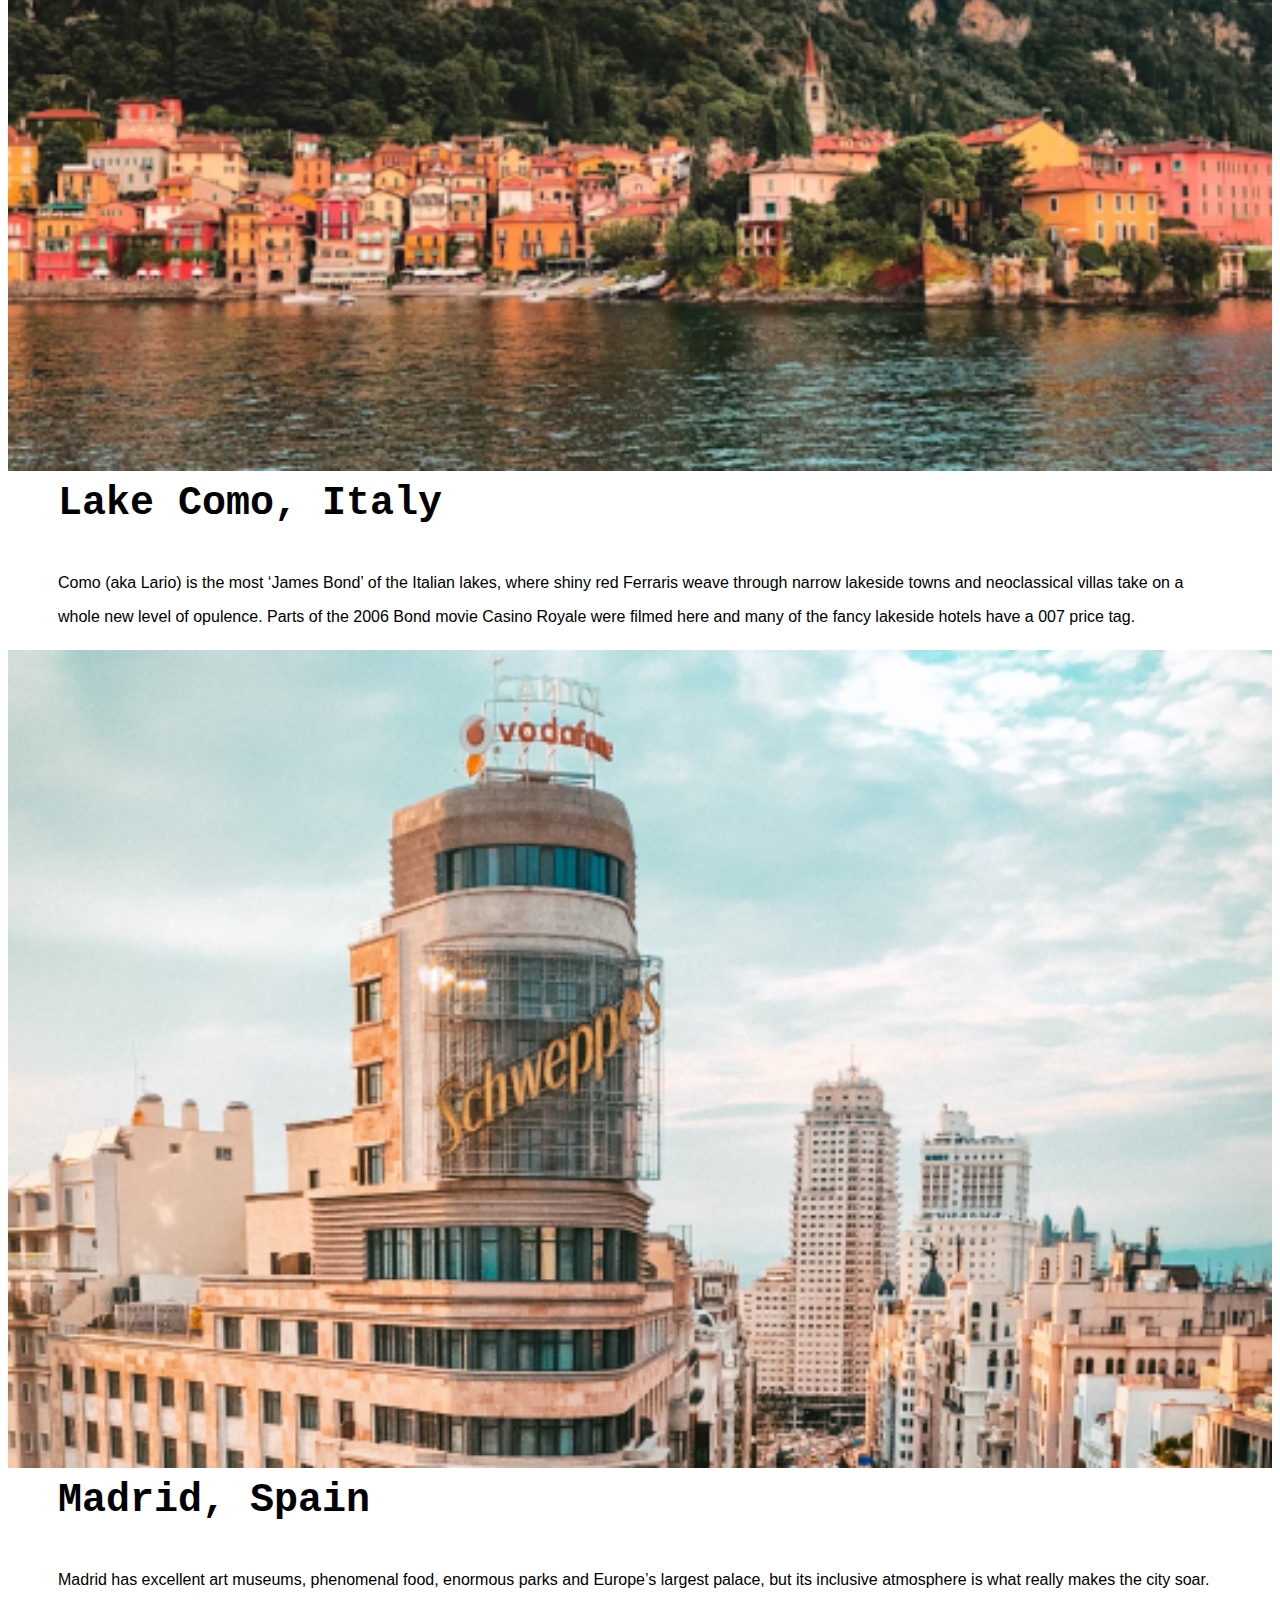
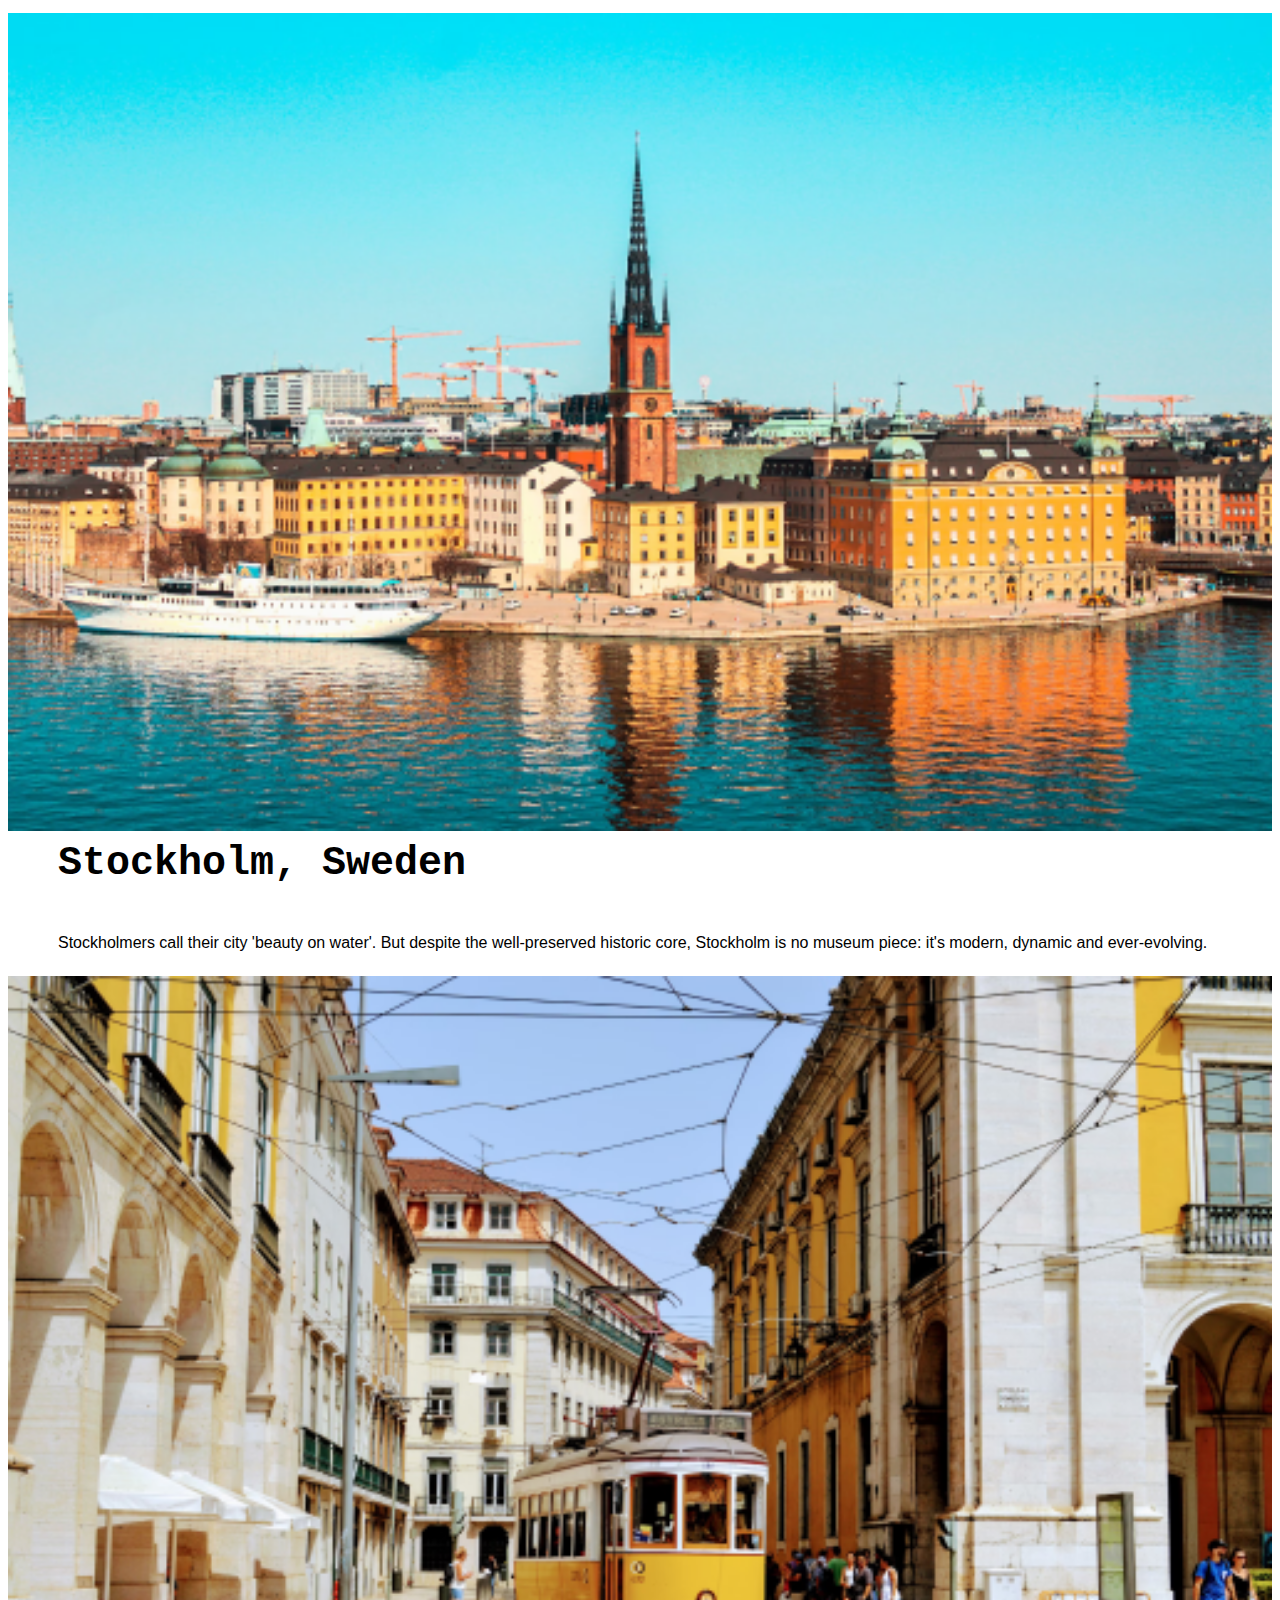
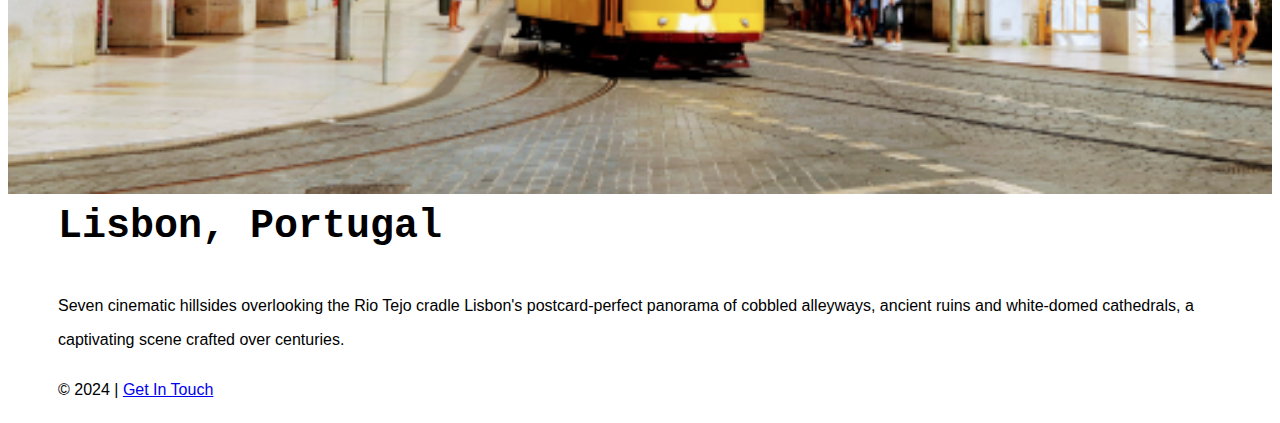
==== commit eba57a37: "sorting out layout" ====
--- a/index.html
+++ b/index.html
@@ -19,7 +19,7 @@
                         Instantly recognizable icons like Big Ben and St. Paul's Cathedral welcome you to history-laden London, the UK's multicultural capital that's a tireless innovator of art and culture.
                     </p>
                 </div>
-            </div>
+            </div> 
             <div class="city-wrapper">
                 <div>
                     <img src="Homepage Thumbnails/rome.png" class="w-100"> 
--- a/style.css
+++ b/style.css
@@ -12,6 +12,10 @@
 
 .w-100{
     width: 100%
+}
+
+.w-5{
+    width: 5% 
 }
 
 p { 
@@ -43,20 +47,12 @@
     }
 
 
-    .city-wrapper {
-        padding: 20px;
-        margin-bottom: 50px;
-        margin-left: 60px;
-        margin-right: 60px;
-        display: flex;
-        flex-direction: row;
-        align-items: center;
-        background-color: #e9e8de;
 
-    }
 
     .city-text {
         width: 100%
     }
 
+head{
 
+}
